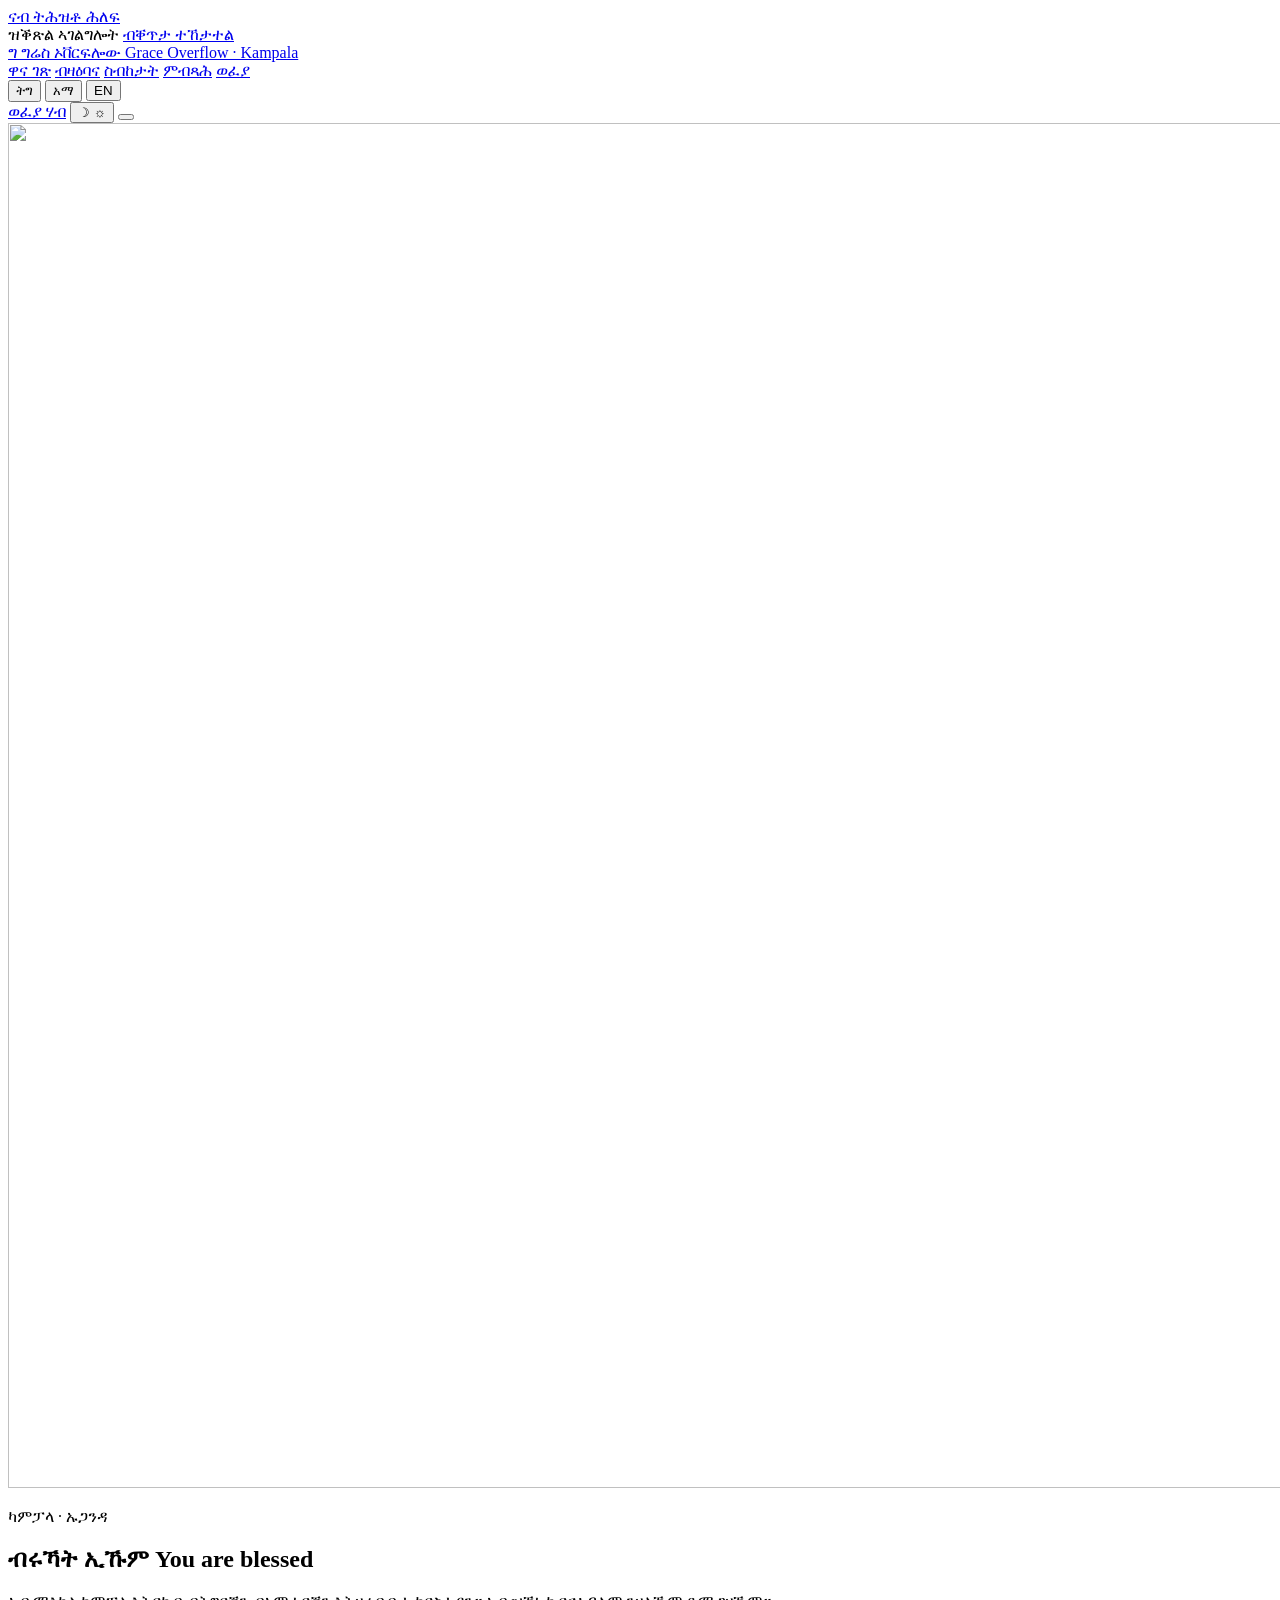
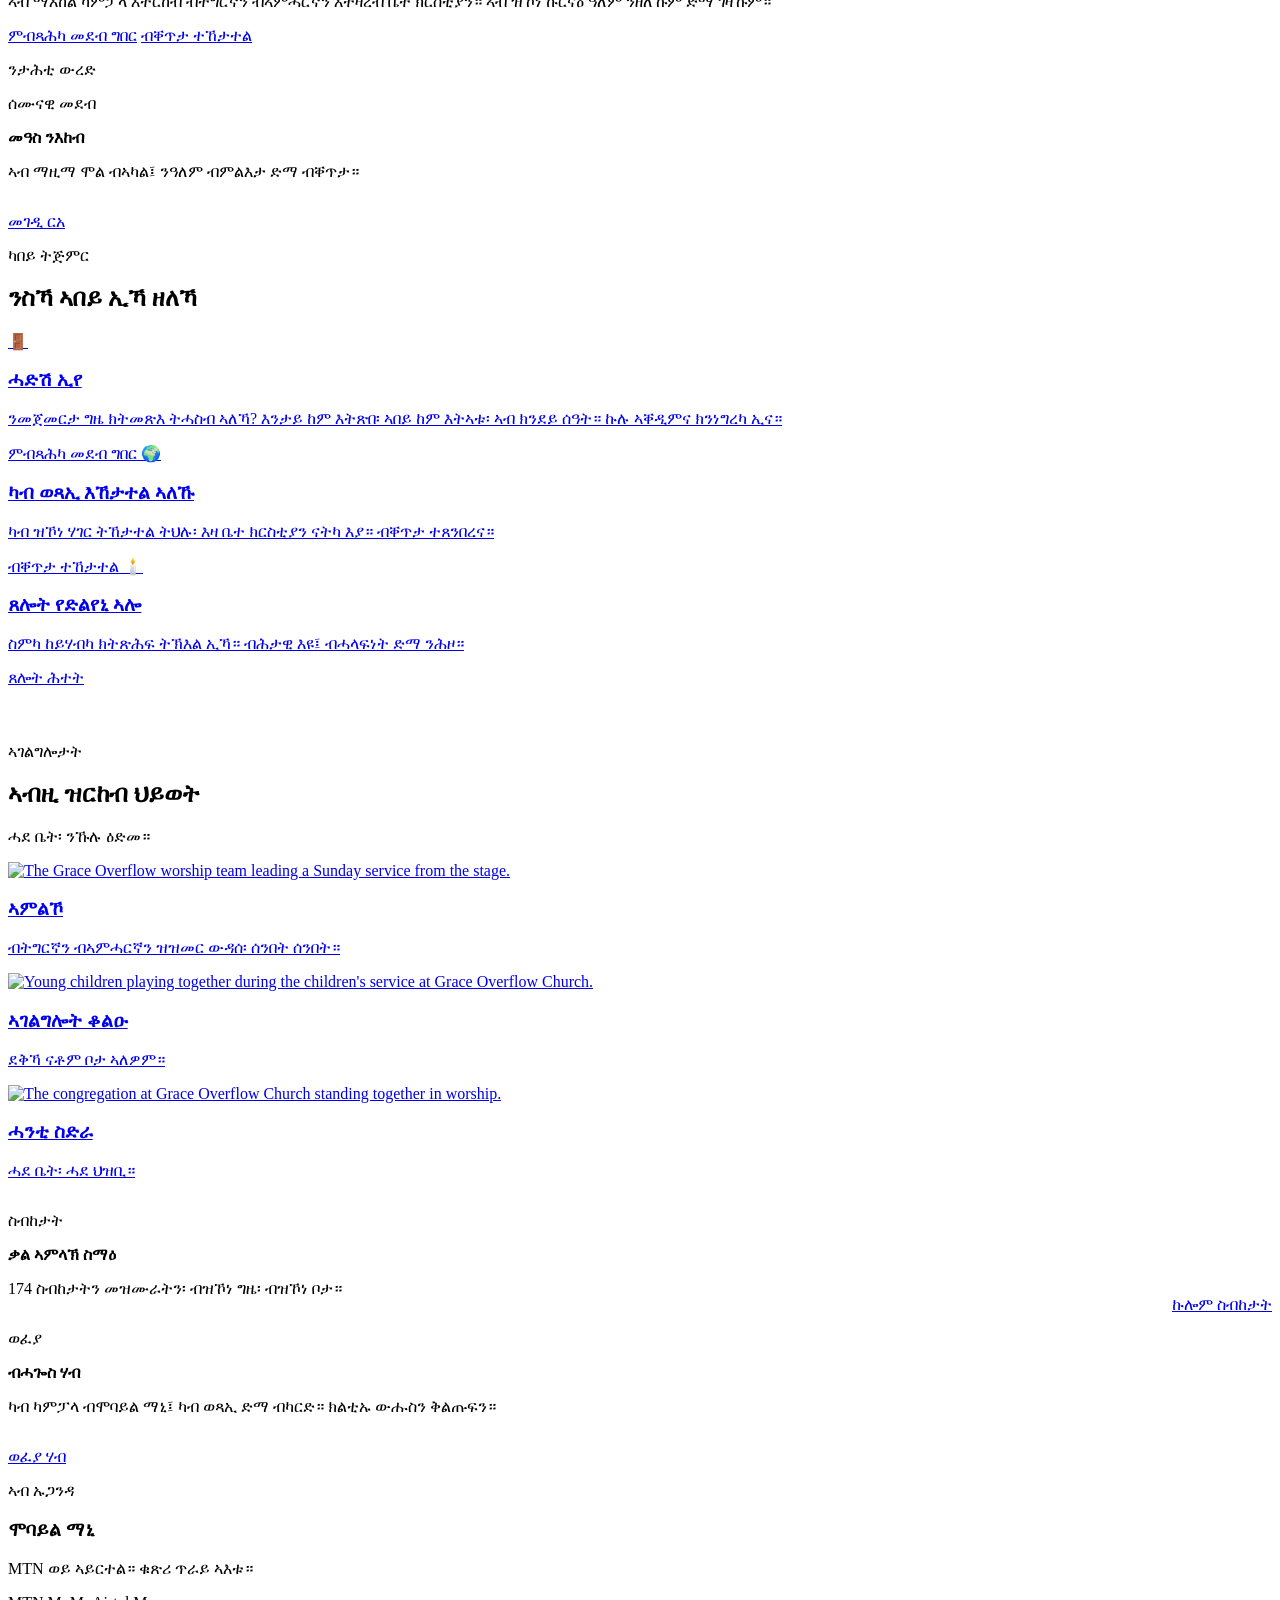
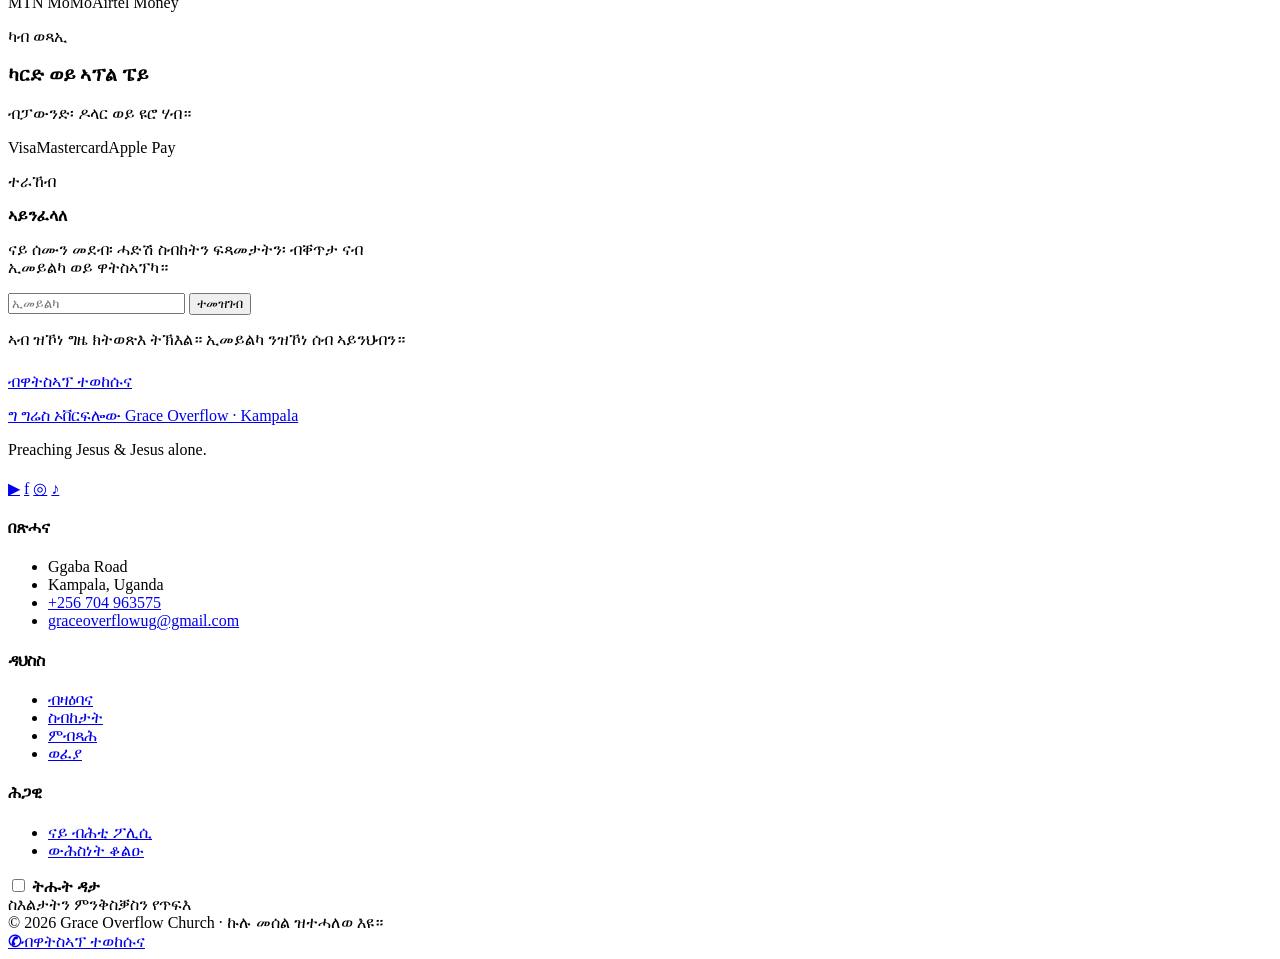
==== index.html @ 8b18df7e "Add files via upload" ====
<!DOCTYPE html>
<html lang="ti">
<head>
<meta charset="utf-8">
<meta name="viewport" content="width=device-width, initial-scale=1">
<meta name="robots" content="noindex, nofollow">
<title>ግሬስ ኦቨርፍሎው ቤተ ክርስቲያን · Grace Overflow Church · Kampala, Uganda</title>
<meta name="description" content="A Tigrinya and Amharic speaking church in the heart of Kampala, Uganda. Sunday and Wednesday gatherings on Ggaba Road, and live online for our people around the world. ብሩኻት ኢኹም።">
<meta name="theme-color" content="#ffffff" media="(prefers-color-scheme: light)">
<meta name="theme-color" content="#061021" media="(prefers-color-scheme: dark)">

<!-- Open Graph — so a link shared in WhatsApp looks like a church, not a raw URL.
     WhatsApp is the primary sharing channel in Uganda; this matters more than it looks. -->
<meta property="og:type" content="website">
<meta property="og:site_name" content="Grace Overflow Church">
<meta property="og:title" content="ግሬስ ኦቨርፍሎው ቤተ ክርስቲያን · Grace Overflow Church, Kampala">
<meta property="og:description" content="Sundays 10:00 and Wednesdays 17:30 in Kampala. Live online wherever you are.">
<meta property="og:locale" content="ti_ER">
<meta property="og:locale:alternate" content="am_ET">
<meta property="og:locale:alternate" content="en_GB">
<meta name="twitter:card" content="summary_large_image">
<meta property="og:image" content="https://dawitabrahamfekeru-beep.github.io/grace-overflow/assets/img/sanctuary-wide.jpg">
<meta property="og:image:alt" content="A full Sunday service at Grace Overflow Church, Kampala.">

<link rel="alternate" hreflang="ti" href="./?lang=ti">
<link rel="alternate" hreflang="am" href="./?lang=am">
<link rel="alternate" hreflang="en" href="./?lang=en">
<link rel="alternate" hreflang="x-default" href="./">

<link rel="preconnect" href="https://fonts.googleapis.com">
<link rel="preconnect" href="https://fonts.gstatic.com" crossorigin>
<link href="https://fonts.googleapis.com/css2?family=Fraunces:ital,opsz,wght@0,9..144,300..700;1,9..144,300..600&family=Inter:wght@400;500;600;700&family=Noto+Sans+Ethiopic:wght@400;500;600;700&family=Noto+Serif+Ethiopic:wght@400;600;700&display=swap" rel="stylesheet">
<link rel="canonical" href="https://dawitabrahamfekeru-beep.github.io/grace-overflow/">
<meta property="og:url" content="https://dawitabrahamfekeru-beep.github.io/grace-overflow/">
<link rel="stylesheet" href="assets/css/style.css">
<script>try{var t=localStorage.getItem("go.theme");if(t)document.documentElement.setAttribute("data-theme",t);}catch(e){}</script>
<link rel="icon" href="data:image/svg+xml,<svg xmlns='http://www.w3.org/2000/svg' viewBox='0 0 100 100'><circle cx='50' cy='50' r='50' fill='%230f2e5c'/><text y='72' x='50' text-anchor='middle' font-size='62' font-family='serif' fill='%23ffffff'>ግ</text></svg>">

<!-- Structured data: currently they have no Google Business Profile, no map pin,
     no rating. This is the machine-readable half of fixing that. -->
<script type="application/ld+json">
{
  "@context": "https://schema.org",
  "@type": "Church",
  "name": "Grace Overflow Church",
  "alternateName": "ግሬስ ኦቨርፍሎው ቤተ ክርስቲያን",
  "description": "A Tigrinya and Amharic speaking church in Kampala, Uganda, serving the Eritrean and Ethiopian community locally and the diaspora online.",
  "address": {
    "@type": "PostalAddress",
    "streetAddress": "Ggaba Road",
    "addressLocality": "Kampala",
    "addressCountry": "UG"
  },
  "email": "graceoverflowug@gmail.com",
  "telephone": "+256704963575",
  "knowsLanguage": ["ti", "am", "en"],
  "sameAs": [
    "https://www.youtube.com/@GraceOverflowChurch",
    "https://www.facebook.com/p/Grace-Overflow-Church-61551832492168/",
    "https://www.instagram.com/grace_overflow_church/",
    "https://www.tiktok.com/@grace.overflow.ch"
  ],
  "event": [
    { "@type": "Event", "name": "Sunday Service", "eventSchedule": {
        "@type": "Schedule", "byDay": "https://schema.org/Sunday",
        "startTime": "10:00", "endTime": "12:30", "scheduleTimezone": "Africa/Kampala" } },
    { "@type": "Event", "name": "Wednesday Prayer & Word", "eventSchedule": {
        "@type": "Schedule", "byDay": "https://schema.org/Wednesday",
        "startTime": "17:30", "endTime": "19:30", "scheduleTimezone": "Africa/Kampala" } }
  ]
}
</script>
</head>

<body>
<a class="skip" href="#main" data-i18n="nav.skip">ናብ ትሕዝቶ ሕለፍ</a>

<!-- ═══ LIVE STATUS ═══ -->
<div class="statusbar" id="statusbar">
  <div class="statusbar__in">
    <span class="dot" aria-hidden="true"></span>
    <span id="statusLabel">ዝቕጽል ኣገልግሎት</span>
    <a href="watch.html" id="statusLink">ብቐጥታ ተኸታተል</a>
  </div>
</div>

<!-- ═══ HEADER ═══ -->
<header class="header">
  <div class="wrap header__in">
    <a class="mark" href="index.html" aria-label="Grace Overflow Church">
      <span class="mark__glyph" aria-hidden="true">ግ</span>
      <span class="mark__text">
        <span class="mark__ti">ግሬስ ኦቨርፍሎው</span>
        <span class="mark__en">Grace Overflow · Kampala</span>
      </span>
    </a>

    <nav class="nav" id="nav" aria-label="Main">
      <a href="index.html" aria-current="page" data-i18n="nav.home">ዋና ገጽ</a>
      <a href="about.html" data-i18n="nav.about">ብዛዕባና</a>
      <a href="watch.html" data-i18n="nav.watch">ስብከታት</a>
      <a href="visit.html" data-i18n="nav.visit">ምብጻሕ</a>
      <a href="give.html" data-i18n="nav.give">ወፈያ</a>
    </nav>

    <div class="header__actions">
      <div class="lang" role="group" aria-label="Language">
        <button type="button" data-lang="ti" aria-pressed="true">ትግ</button>
        <button type="button" data-lang="am" aria-pressed="false">አማ</button>
        <button type="button" data-lang="en" aria-pressed="false">EN</button>
      </div>
      <a class="btn btn-primary btn-sm" href="give.html" data-i18n="cta.give">ወፈያ ሃብ</a>
      <button class="theme" id="theme" type="button" aria-label="Switch light or dark theme" title="Switch light or dark theme">
        <span class="to-dark" aria-hidden="true">&#9789;</span>
        <span class="to-light" aria-hidden="true">&#9788;</span>
      </button>
      <button class="burger" id="burger" aria-expanded="false" aria-controls="nav" data-i18n-aria="nav.menu" aria-label="Menu">
        <span></span><span></span><span></span>
      </button>
    </div>
  </div>
</header>

<main id="main">

<!-- ═══ HERO ═══ -->
<section class="hero hero--full">
  <!-- The photograph is the argument: a real building, full of real people. -->
  <div class="hero__media" aria-hidden="true">
    <img src="assets/img/sanctuary-wide.jpg" width="2048" height="1365" fetchpriority="high" decoding="async"
         alt="">
  </div>
  <div class="hero__scrim" aria-hidden="true"></div>

  <div class="wrap hero__in">
    <div>
        <p class="eyebrow hero__eyebrow" data-i18n="hero.eyebrow">ካምፓላ · ኡጋንዳ</p>

        <h1 class="hero__title">
          <span data-i18n="hero.title">ብሩኻት ኢኹም</span>
          <span class="en" data-i18n="hero.titleEn">You are blessed</span>
        </h1>

        <p class="hero__sub" data-i18n="hero.sub">
          ኣብ ማእከል ካምፓላ እትርከብ ብትግርኛን ብኣምሓርኛን እትዛረብ ቤተ ክርስቲያን። ኣብ ዝኾነ ኩርናዕ ዓለም ንዘለኹም ድማ ገዛኹም።
        </p>

        <div class="hero__cta">
          <a class="btn btn-primary" href="visit.html" data-i18n="cta.plan">ምብጻሕካ መደብ ግበር</a>
          <a class="btn btn-ghost" href="watch.html" data-i18n="cta.watchlive">ብቐጥታ ተኸታተል</a>
        </div>

        <p class="hero__hint"><i aria-hidden="true"></i><span data-i18n="hero.hint">ንታሕቲ ውረድ</span></p>
    </div>
  </div>
</section>

<!-- ═══ WHEN WE GATHER ═══ -->
<section class="section" id="times">
  <div class="wrap">
    <div class="grid" style="grid-template-columns:repeat(auto-fit,minmax(min(100%,320px),1fr));gap:clamp(2rem,5vw,4rem);align-items:start">

      <div class="reveal">
        <p class="eyebrow" data-i18n="svc.eyebrow">ሰሙናዊ መደብ</p>
        <h2 class="display" style="font-size:var(--t-h2);margin-top:1rem" data-i18n="svc.title">መዓስ ንእከብ</h2>
        <p class="lead" style="margin-top:1rem" data-i18n="svc.sub">ኣብ ማዚማ ሞል ብኣካል፤ ንዓለም ብምልእታ ድማ ብቐጥታ።</p>

        <div class="countdown" id="countdown" style="margin-top:2rem" aria-live="polite"></div>

        <p class="small muted" id="tzNote" style="margin-top:1.25rem" data-i18n="svc.tzNote" hidden>
          ሰዓታት ብኣውቶማቲክ ናብ ናይ መሳርሒኻ ሰዓት ተቐይሮም ኣለዉ።
        </p>

        <p style="margin-top:1.5rem">
          <a class="btn btn-ghost btn-sm" href="visit.html" data-i18n="cta.directions">መገዲ ርአ</a>
        </p>
      </div>

      <div class="times reveal" id="services">
        <!-- rendered by app.js from SITE.services -->
      </div>

    </div>
  </div>
</section>

<!-- ═══ WHERE ARE YOU TODAY ═══ -->
<section class="section" style="background:var(--bg-alt);border-block:1px solid var(--line)">
  <div class="wrap">
    <div class="shead shead-center reveal">
      <p class="eyebrow" data-i18n="path.eyebrow">ካበይ ትጅምር</p>
      <h2 class="display" data-i18n="path.title">ንስኻ ኣበይ ኢኻ ዘለኻ</h2>
    </div>

    <div class="grid g-3">
      <a class="path reveal" href="visit.html">
        <span class="path__ico" aria-hidden="true">🚪</span>
        <h3 data-i18n="path.new.t">ሓድሽ ኢየ</h3>
        <p data-i18n="path.new.d">ንመጀመርታ ግዜ ክትመጽእ ትሓስብ ኣለኻ? እንታይ ከም እትጽበ፡ ኣበይ ከም እትኣቱ፡ ኣብ ክንደይ ሰዓት። ኩሉ ኣቐዲምና ክንነግረካ ኢና።</p>
        <span class="path__link" data-i18n="cta.plan">ምብጻሕካ መደብ ግበር</span>
      </a>

      <a class="path reveal" href="watch.html">
        <span class="path__ico" aria-hidden="true">🌍</span>
        <h3 data-i18n="path.abroad.t">ካብ ወጻኢ እኸታተል ኣለኹ</h3>
        <p data-i18n="path.abroad.d">ካብ ዝኾነ ሃገር ትኸታተል ትህሉ፡ እዛ ቤተ ክርስቲያን ናትካ እያ። ብቐጥታ ተጸንበረና።</p>
        <span class="path__link" data-i18n="cta.watchlive">ብቐጥታ ተኸታተል</span>
      </a>

      <a class="path reveal" href="visit.html#prayer">
        <span class="path__ico" aria-hidden="true">🕯️</span>
        <h3 data-i18n="path.prayer.t">ጸሎት የድልየኒ ኣሎ</h3>
        <p data-i18n="path.prayer.d">ስምካ ከይሃብካ ክትጽሕፍ ትኽእል ኢኻ። ብሕታዊ እዩ፤ ብሓላፍነት ድማ ንሕዞ።</p>
        <span class="path__link" data-i18n="pray.title">ጸሎት ሕተት</span>
      </a>
    </div>

    <!-- One clock, not six. This church has one building; a row of city clocks
         reads as a row of branches. It still helps a viewer abroad. -->
    <div id="hubs" style="margin-top:clamp(2rem,5vw,3.5rem);text-align:center"></div>
  </div>
</section>

<!-- ═══ LIFE AT GRACE OVERFLOW ═══ -->
<section class="section">
  <div class="wrap">
    <div class="shead shead-center reveal">
      <p class="eyebrow" data-i18n="min.eyebrow">ኣገልግሎታት</p>
      <h2 class="display" data-i18n="min.title">ኣብዚ ዝርከብ ህይወት</h2>
      <p class="lead" data-i18n="min.sub">ሓደ ቤት፡ ንኹሉ ዕድመ።</p>
    </div>

    <div class="grid g-3">
      <a class="ministry reveal" href="watch.html">
        <img src="assets/img/worship-team.jpg" width="2048" height="1365" loading="lazy" decoding="async"
             alt="The Grace Overflow worship team leading a Sunday service from the stage.">
        <span class="ministry__body">
          <h3 data-i18n="min.worship.t">ኣምልኾ</h3>
          <p data-i18n="min.worship.d">ብትግርኛን ብኣምሓርኛን ዝዝመር ውዳሰ፡ ሰንበት ሰንበት።</p>
        </span>
      </a>

      <a class="ministry reveal" href="visit.html#children">
        <img src="assets/img/children-play.jpg" width="2048" height="1365" loading="lazy" decoding="async"
             alt="Young children playing together during the children's service at Grace Overflow Church.">
        <span class="ministry__body">
          <h3 data-i18n="min.kids.t">ኣገልግሎት ቆልዑ</h3>
          <p data-i18n="min.kids.d">ደቅኻ ናቶም ቦታ ኣለዎም።</p>
        </span>
      </a>

      <a class="ministry reveal" href="visit.html">
        <img src="assets/img/congregation-worship.jpg" width="2048" height="1365" loading="lazy" decoding="async"
             alt="The congregation at Grace Overflow Church standing together in worship.">
        <span class="ministry__body">
          <h3 data-i18n="min.family.t">ሓንቲ ስድራ</h3>
          <p data-i18n="min.family.d">ሓደ ቤት፡ ሓደ ህዝቢ።</p>
        </span>
      </a>
    </div>
  </div>
</section>

<!-- ═══ LATEST MESSAGES ═══ -->
<section class="section">
  <div class="wrap">
    <div class="shead reveal" style="display:flex;flex-wrap:wrap;gap:1.5rem;align-items:end;justify-content:space-between">
      <div>
        <p class="eyebrow" data-i18n="watch.eyebrow">ስብከታት</p>
        <h2 class="display" style="font-size:var(--t-h2);margin-top:1rem" data-i18n="watch.title">ቃል ኣምላኽ ስማዕ</h2>
        <p class="lead" style="margin-top:1rem;max-width:46ch" data-i18n="watch.sub">174 ስብከታትን መዝሙራትን፡ ብዝኾነ ግዜ፡ ብዝኾነ ቦታ።</p>
      </div>
      <a class="btn btn-ghost btn-sm" href="watch.html" data-i18n="cta.watchall">ኩሎም ስብከታት</a>
    </div>

    <div class="grid g-4 reveal" id="sermons" data-limit="4"></div>
  </div>
</section>

<!-- ═══ GIVING ═══ -->
<section class="section" style="background:var(--bg-alt);border-block:1px solid var(--line)">
  <div class="wrap">
    <div class="grid" style="grid-template-columns:repeat(auto-fit,minmax(min(100%,300px),1fr));gap:clamp(2rem,5vw,4rem);align-items:center">
      <div class="reveal">
        <p class="eyebrow" data-i18n="give.eyebrow">ወፈያ</p>
        <h2 class="display" style="font-size:var(--t-h2);margin-top:1rem" data-i18n="give.title">ብሓጐስ ሃብ</h2>
        <p class="lead" style="margin-top:1rem" data-i18n="give.sub">ካብ ካምፓላ ብሞባይል ማኒ፤ ካብ ወጻኢ ድማ ብካርድ። ክልቲኡ ውሑስን ቅልጡፍን።</p>
        <p style="margin-top:2rem"><a class="btn btn-primary" href="give.html" data-i18n="cta.give">ወፈያ ሃብ</a></p>
      </div>

      <div class="rails reveal">
        <div class="rail" aria-hidden="true">
          <p class="rail__tag" data-i18n="give.momo.t">ኣብ ኡጋንዳ</p>
          <h3 data-i18n="give.momo.h">ሞባይል ማኒ</h3>
          <p data-i18n="give.momo.d">MTN ወይ ኣይርተል። ቁጽሪ ጥራይ ኣእቱ።</p>
          <div class="rail__logos"><span class="logo-pill">MTN MoMo</span><span class="logo-pill">Airtel Money</span></div>
        </div>
        <div class="rail" aria-hidden="true">
          <p class="rail__tag" data-i18n="give.card.t">ካብ ወጻኢ</p>
          <h3 data-i18n="give.card.h">ካርድ ወይ ኣፕል ፔይ</h3>
          <p data-i18n="give.card.d">ብፓውንድ፡ ዶላር ወይ ዩሮ ሃብ።</p>
          <div class="rail__logos"><span class="logo-pill">Visa</span><span class="logo-pill">Mastercard</span><span class="logo-pill">Apple Pay</span></div>
        </div>
      </div>
    </div>
  </div>
</section>

<!-- ═══ STAY CONNECTED ═══
     The single most valuable thing on this site. The church has 6,500 Facebook
     followers and cannot contact one of them directly. This fixes that. -->
<section class="section">
  <div class="wrap">
    <div class="connect reveal">
      <div style="max-width:52ch">
        <p class="eyebrow" data-i18n="conn.eyebrow">ተራኸብ</p>
        <h2 class="display" style="font-size:var(--t-h2);margin-top:1rem" data-i18n="conn.title">ኣይንፈላለ</h2>
        <p class="lead" style="margin-top:1rem" data-i18n="conn.sub">ናይ ሰሙን መደብ፡ ሓድሽ ስብከትን ፍጻመታትን፡ ብቐጥታ ናብ ኢመይልካ ወይ ዋትስኣፕካ።</p>

        <form class="connect__form" data-demo="✓ Demo only. Nothing was sent." novalidate>
          <input class="input" type="email" required data-i18n-ph="conn.ph" placeholder="ኢመይልካ" aria-label="Email">
          <button class="btn btn-primary" type="submit" data-i18n="conn.btn">ተመዝገብ</button>
          <p class="small" style="color:var(--success);width:100%" hidden></p>
        </form>

        <p class="small muted" style="margin-top:1rem" data-i18n="conn.note">ኣብ ዝኾነ ግዜ ክትወጽእ ትኽእል። ኢመይልካ ንዝኾነ ሰብ ኣይንህብን።</p>

        <p style="margin-top:1.5rem">
          <a class="btn btn-solid btn-sm" data-wa target="_blank" rel="noopener" href="#" data-i18n="cta.whatsapp">ብዋትስኣፕ ተወከሱና</a>
        </p>
      </div>
    </div>
  </div>
</section>

</main>

<!-- ═══ FOOTER ═══ -->
<footer class="footer">
  <div class="wrap">
    <div class="footer__grid">

      <div>
        <a class="mark" href="index.html" style="margin-bottom:1.25rem">
          <span class="mark__glyph" aria-hidden="true">ግ</span>
          <span class="mark__text">
            <span class="mark__ti">ግሬስ ኦቨርፍሎው</span>
            <span class="mark__en">Grace Overflow · Kampala</span>
          </span>
        </a>
        <p class="small muted" style="max-width:30ch">Preaching Jesus &amp; Jesus alone.</p>
        <div class="socials" style="margin-top:1.25rem">
          <a data-fact="youtube" data-fact-href href="#" target="_blank" rel="noopener" aria-label="YouTube">▶</a>
          <a data-fact="facebook" data-fact-href href="#" target="_blank" rel="noopener" aria-label="Facebook">f</a>
          <a data-fact="instagram" data-fact-href href="#" target="_blank" rel="noopener" aria-label="Instagram">◎</a>
          <a data-fact="tiktok" data-fact-href href="#" target="_blank" rel="noopener" aria-label="TikTok">♪</a>
        </div>
      </div>

      <div>
        <h4 data-i18n="foot.visit">በጽሓና</h4>
        <ul>
          <li class="small muted" data-fact="venue">Ggaba Road</li>
          <li class="small muted" data-fact="city">Kampala, Uganda</li>
          <li><a href="tel:+256704963575" data-fact="phone">+256 704 963575</a></li>
          <li><a href="mailto:graceoverflowug@gmail.com" data-fact="email">graceoverflowug@gmail.com</a></li>
        </ul>
      </div>

      <div>
        <h4 data-i18n="foot.explore">ዳህስስ</h4>
        <ul>
          <li><a href="about.html" data-i18n="nav.about">ብዛዕባና</a></li>
          <li><a href="watch.html" data-i18n="nav.watch">ስብከታት</a></li>
          <li><a href="visit.html" data-i18n="nav.visit">ምብጻሕ</a></li>
          <li><a href="give.html" data-i18n="nav.give">ወፈያ</a></li>
        </ul>
      </div>

      <div>
        <h4 data-i18n="foot.legal">ሕጋዊ</h4>
        <ul>
          <li><a href="#" data-i18n="foot.privacy">ናይ ብሕቲ ፖሊሲ</a></li>
          <li><a href="#" data-i18n="foot.safe">ውሕስነት ቆልዑ</a></li>
        </ul>
        <label class="check" style="margin-top:1.25rem">
          <input type="checkbox" id="lowdata">
          <span>
            <b data-i18n="foot.lowdata">ትሑት ዳታ</b><br>
            <span class="small muted" data-i18n="foot.lowdataD">ስእልታትን ምንቅስቓስን የጥፍእ</span>
          </span>
        </label>
      </div>

    </div>

    <div class="footer__bottom">
      <span>© <span id="year">2026</span> Grace Overflow Church · <span data-i18n="foot.rights">ኩሉ መሰል ዝተሓለወ እዩ።</span></span>    </div>
  </div>
</footer>

<a class="wa" data-wa href="#" target="_blank" rel="noopener">
  <b aria-hidden="true">✆</b><span data-i18n="cta.whatsapp">ብዋትስኣፕ ተወከሱና</span>
</a>

<script src="assets/js/i18n.js"></script>
<script src="assets/js/app.js"></script>
</body>
</html>
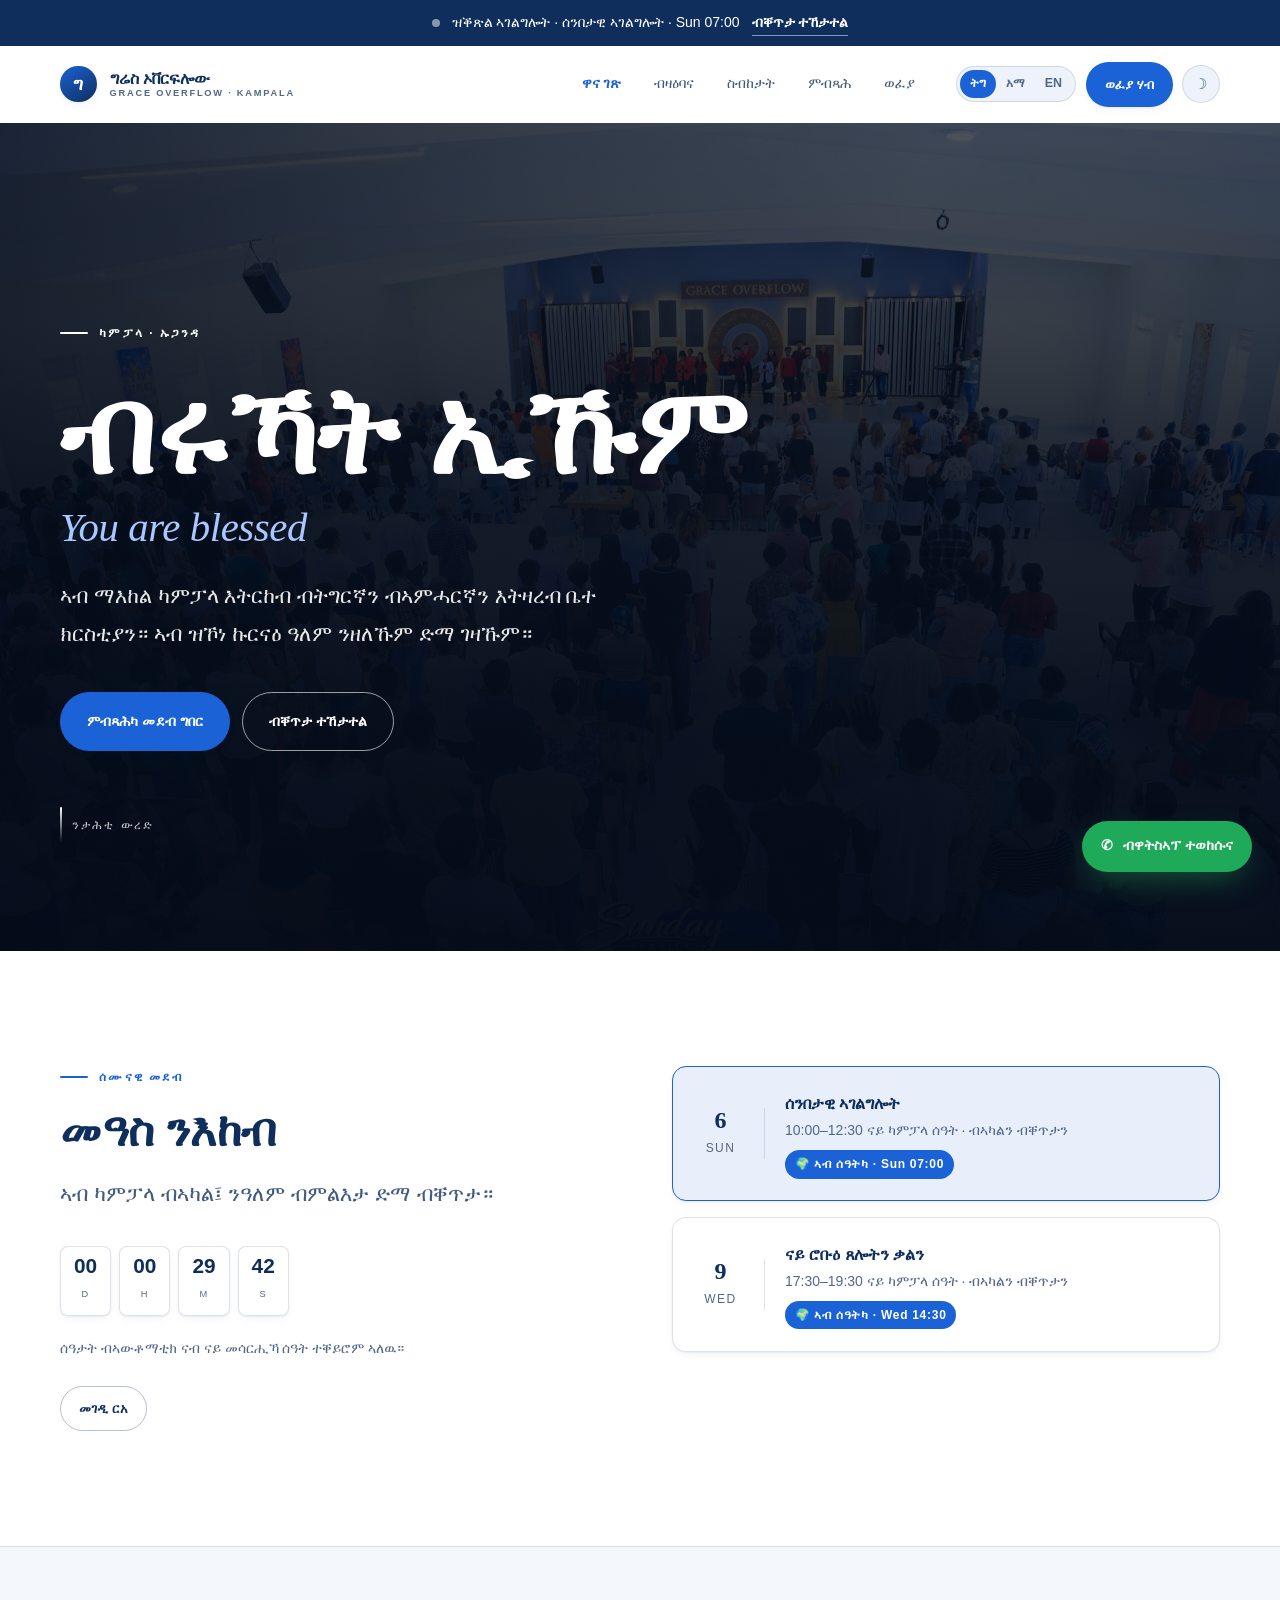
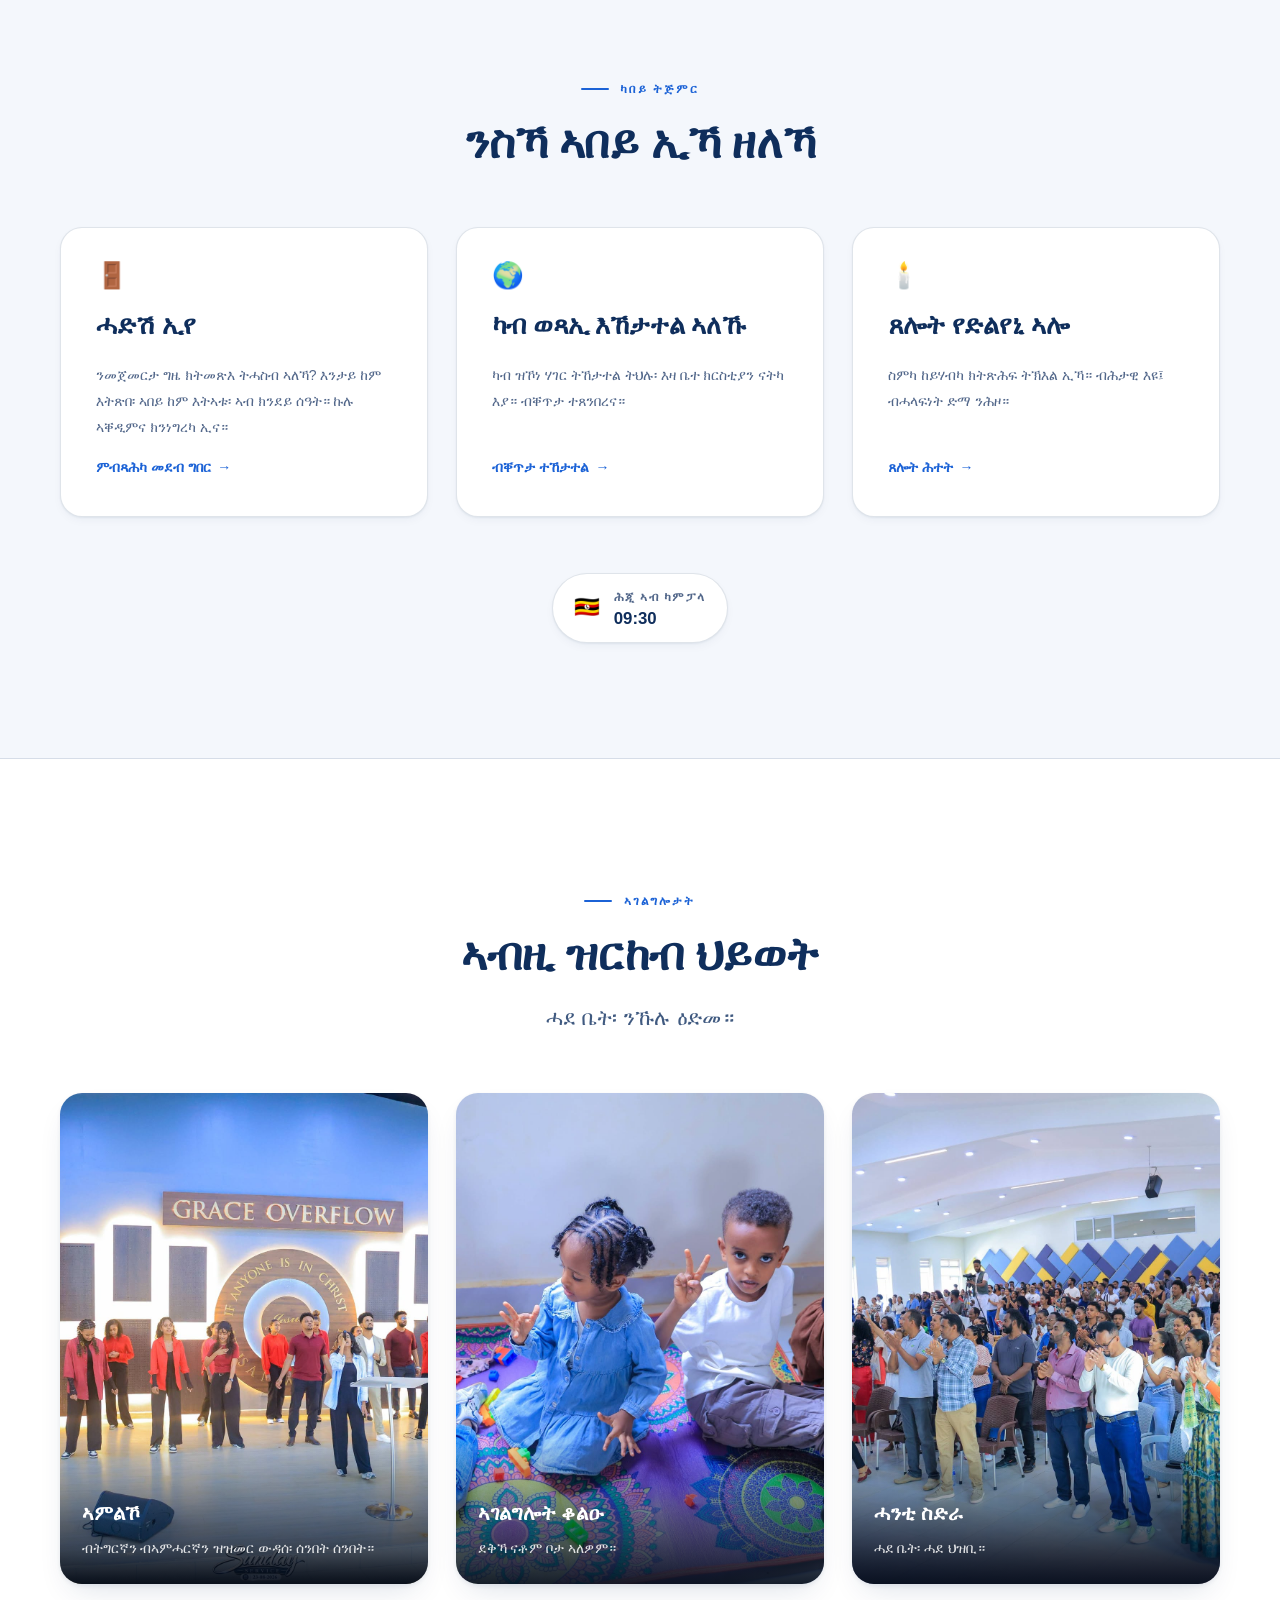
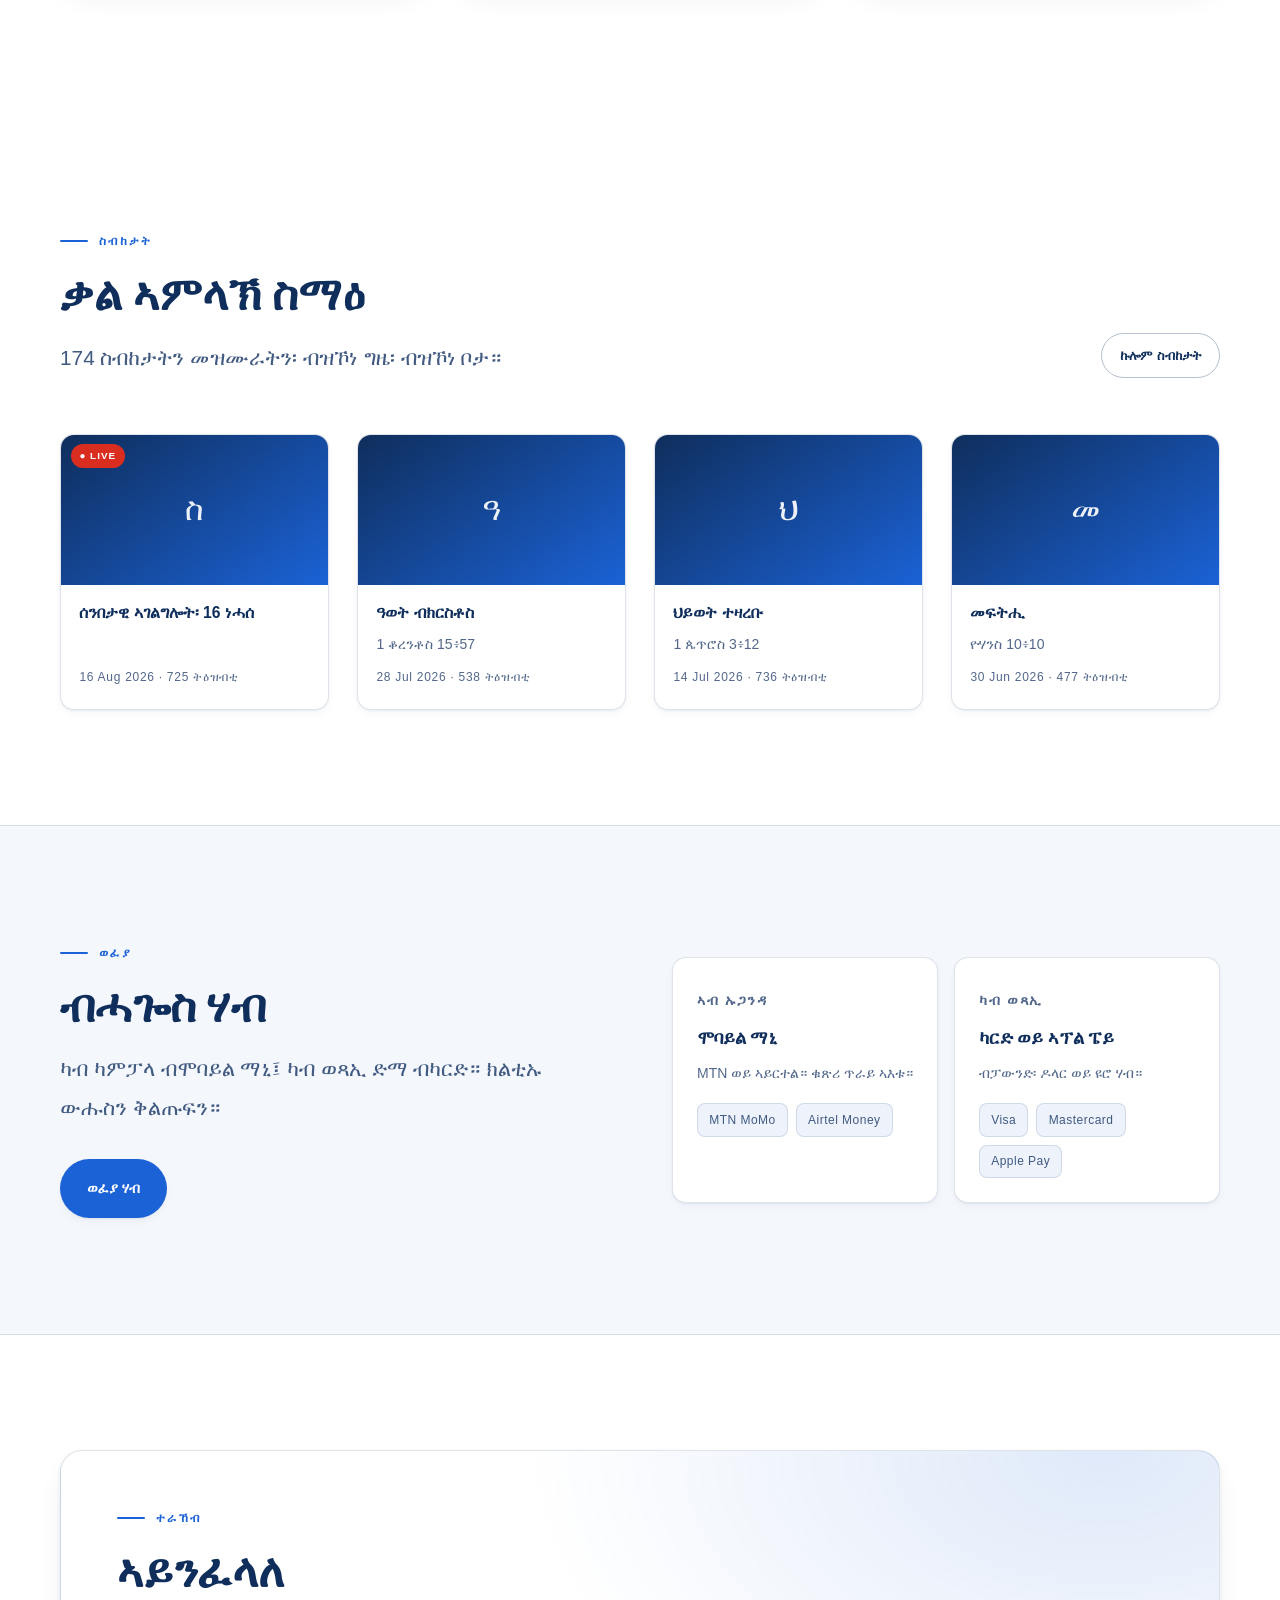
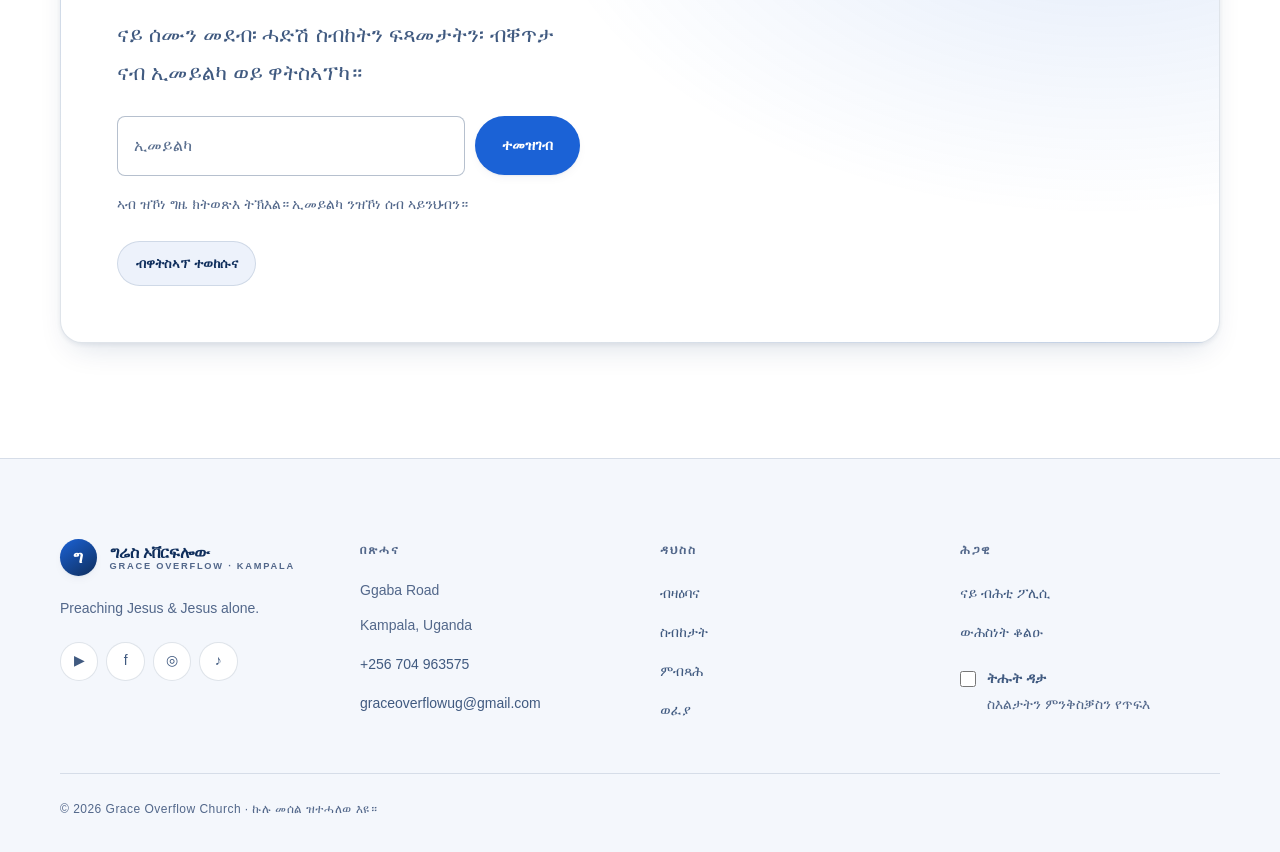
==== commit 0d2ae75e: "Add files via upload" ====
--- a/index.html
+++ b/index.html
@@ -77,10 +77,12 @@
 
 <!-- ═══ LIVE STATUS ═══ -->
 <div class="statusbar" id="statusbar">
-  <div class="statusbar__in">
-    <span class="dot" aria-hidden="true"></span>
-    <span id="statusLabel">ዝቕጽል ኣገልግሎት</span>
-    <a href="watch.html" id="statusLink">ብቐጥታ ተኸታተል</a>
+  <div class="statusbar__track" id="statusTrack">
+    <div class="statusbar__in">
+      <span class="dot" aria-hidden="true"></span>
+      <span id="statusLabel">ዝቕጽል ኣገልግሎት</span>
+      <a href="watch.html" id="statusLink">ብቐጥታ ተኸታተል</a>
+    </div>
   </div>
 </div>
 
--- a/assets/css/style.css
+++ b/assets/css/style.css
@@ -0,0 +1,1301 @@
+/* ==========================================================================
+   GRACE OVERFLOW CHURCH — Design System "Overflow"
+   Kampala, Uganda · Tigrinya / Amharic / English
+   --------------------------------------------------------------------------
+   White ground, navy ink, one clear blue. Light is the default; the dark
+   treatment is a real theme, not an afterthought — people watch the Sunday
+   livestream late at night and a white screen at 23:00 in Birmingham is
+   punishing.
+
+   Every token below is semantic (--bg, --ink, --accent), so switching theme
+   is a value swap and never a second stylesheet.
+   ========================================================================== */
+
+/* ---------- 1. TOKENS — LIGHT (default) ---------- */
+:root {
+  /* Ground */
+  --bg:        #ffffff;
+  --bg-alt:    #f4f7fc;
+  --surface:   #ffffff;
+  --surface-2: #f8fafe;
+  --surface-3: #edf2fb;
+
+  --line:        rgba(15, 46, 92, .13);
+  --line-strong: rgba(15, 46, 92, .30);
+
+  /* Ink — navy through to faint */
+  --ink:   #0f2e5c;
+  --ink-2: #24406b;
+  --ink-3: #405a80;
+  --ink-4: #52678a;
+  --ink-5: #5a6f8f;
+
+  /* Accent */
+  --accent:       #1b62d6;
+  --accent-hover: #1550b8;
+  --accent-press: #10408f;
+  --accent-soft:  #e8effa;
+  --on-accent:    #ffffff;
+
+  /* Signal */
+  --live:    #d92d20;
+  --live-ring: rgba(217, 45, 32, .55);
+  --success: #067647;
+  --success-bg: rgba(6, 118, 71, .08);
+  --success-line: rgba(6, 118, 71, .28);
+
+  /* Depth — on white, borders alone are not enough */
+  --shadow-1: 0 1px 2px rgba(15, 46, 92, .06), 0 4px 12px -4px rgba(15, 46, 92, .08);
+  --shadow-2: 0 2px 4px rgba(15, 46, 92, .07), 0 14px 32px -12px rgba(15, 46, 92, .16);
+  --shadow-3: 0 24px 48px -24px rgba(15, 46, 92, .28);
+
+  /* Type */
+  --f-latin-display: "Fraunces", "Iowan Old Style", Georgia, serif;
+  --f-latin-ui: "Inter", -apple-system, BlinkMacSystemFont, "Segoe UI", sans-serif;
+  --f-geez-display: "Noto Serif Ethiopic", "Nyala", serif;
+  --f-geez-ui: "Noto Sans Ethiopic", "Abyssinica SIL", "Nyala", sans-serif;
+
+  --f-display: var(--f-latin-display);
+  --f-ui: var(--f-latin-ui);
+
+  /* Scale — fluid, 320px → 1440px */
+  --t-hero:  clamp(2.9rem, 1.2rem + 8.6vw, 7.5rem);
+  --t-h1:    clamp(2.1rem, 1.2rem + 4.4vw, 4.2rem);
+  --t-h2:    clamp(1.6rem, 1.1rem + 2.5vw, 2.8rem);
+  --t-h3:    clamp(1.2rem, 1rem + 1vw, 1.6rem);
+  --t-lead:  clamp(1.05rem, .98rem + .5vw, 1.3rem);
+  --t-body:  1rem;
+  --t-small: .875rem;
+  --t-micro: .75rem;
+
+  /* Space */
+  --gutter: clamp(1.25rem, 4vw, 2.5rem);
+  --section: clamp(4.5rem, 9vw, 8.5rem);
+  --max: 1240px;
+  --max-prose: 62ch;
+
+  --r-sm: 8px;
+  --r-md: 14px;
+  --r-lg: 22px;
+  --r-pill: 999px;
+
+  --ease: cubic-bezier(.22, .61, .36, 1);
+  --dur: .45s;
+
+  color-scheme: light;
+}
+
+/* ---------- 2. TOKENS — DARK ----------
+   Applied when the visitor's device asks for it, unless they have explicitly
+   chosen light; and always when they have explicitly chosen dark. */
+@media (prefers-color-scheme: dark) {
+  :root:not([data-theme="light"]) {
+    --bg:        #061021;
+    --bg-alt:    #0a1930;
+    --surface:   #0d2039;
+    --surface-2: #122a47;
+    --surface-3: #173354;
+
+    --line:        rgba(255, 255, 255, .10);
+    --line-strong: rgba(255, 255, 255, .24);
+
+    --ink:   #eef4fd;
+    --ink-2: #cbd9ec;
+    --ink-3: #9fb3ce;
+    --ink-4: #7b90ae;
+    --ink-5: #788dab;
+
+    --accent:       #6ba6ff;
+    --accent-hover: #8cbbff;
+    --accent-press: #5090ee;
+    --accent-soft:  rgba(107, 166, 255, .13);
+    --on-accent:    #04162e;
+
+    --live:    #ff5a4d;
+    --live-ring: rgba(255, 90, 77, .55);
+    --success: #4ade80;
+    --success-bg: rgba(74, 222, 128, .09);
+    --success-line: rgba(74, 222, 128, .28);
+
+    --shadow-1: 0 1px 2px rgba(0, 0, 0, .4), 0 4px 12px -4px rgba(0, 0, 0, .5);
+    --shadow-2: 0 2px 4px rgba(0, 0, 0, .4), 0 14px 32px -12px rgba(0, 0, 0, .6);
+    --shadow-3: 0 24px 48px -24px rgba(0, 0, 0, .8);
+
+    color-scheme: dark;
+  }
+}
+
+:root[data-theme="dark"] {
+  --bg:        #061021;
+  --bg-alt:    #0a1930;
+  --surface:   #0d2039;
+  --surface-2: #122a47;
+  --surface-3: #173354;
+
+  --line:        rgba(255, 255, 255, .10);
+  --line-strong: rgba(255, 255, 255, .24);
+
+  --ink:   #eef4fd;
+  --ink-2: #cbd9ec;
+  --ink-3: #9fb3ce;
+  --ink-4: #7b90ae;
+  --ink-5: #788dab;
+
+  --accent:       #6ba6ff;
+  --accent-hover: #8cbbff;
+  --accent-press: #5090ee;
+  --accent-soft:  rgba(107, 166, 255, .13);
+  --on-accent:    #04162e;
+
+  --live:    #ff5a4d;
+  --live-ring: rgba(255, 90, 77, .55);
+  --success: #4ade80;
+  --success-bg: rgba(74, 222, 128, .09);
+  --success-line: rgba(74, 222, 128, .28);
+
+  --shadow-1: 0 1px 2px rgba(0, 0, 0, .4), 0 4px 12px -4px rgba(0, 0, 0, .5);
+  --shadow-2: 0 2px 4px rgba(0, 0, 0, .4), 0 14px 32px -12px rgba(0, 0, 0, .6);
+  --shadow-3: 0 24px 48px -24px rgba(0, 0, 0, .8);
+
+  color-scheme: dark;
+}
+
+/* ---------- 3. RESET ---------- */
+*, *::before, *::after { box-sizing: border-box; }
+* { margin: 0; }
+
+html {
+  -webkit-text-size-adjust: 100%;
+  scroll-behavior: smooth;
+  scroll-padding-top: 6rem;
+}
+
+body {
+  background: var(--bg);
+  color: var(--ink-2);
+  font-family: var(--f-ui);
+  font-size: var(--t-body);
+  line-height: 1.65;
+  -webkit-font-smoothing: antialiased;
+  text-rendering: optimizeLegibility;
+  overflow-x: hidden;
+}
+
+img, svg, video { display: block; max-width: 100%; height: auto; }
+button, input, select, textarea { font: inherit; color: inherit; }
+button { background: none; border: 0; cursor: pointer; }
+a { color: inherit; text-decoration: none; }
+ul, ol { list-style: none; padding: 0; }
+
+/* ---------- 4. SCRIPT-AWARE TYPOGRAPHY ----------
+   Ge'ez needs materially more leading than Latin at the same optical size,
+   and its glyphs sit on a taller x-height. Most multilingual church sites
+   get this wrong and Tigrinya ends up looking cramped and cheap. */
+:root:lang(ti), :root:lang(am) {
+  --f-display: var(--f-geez-display);
+  --f-ui: var(--f-geez-ui);
+}
+html:lang(ti) body, html:lang(am) body { line-height: 1.85; }
+html:lang(ti) .display, html:lang(am) .display { line-height: 1.22; letter-spacing: 0; }
+
+/* Mixed-script safety: any element can force a script */
+.geez { font-family: var(--f-geez-ui); line-height: 1.85; }
+.geez-display { font-family: var(--f-geez-display); line-height: 1.2; }
+.latin { font-family: var(--f-latin-ui); }
+
+.display {
+  font-family: var(--f-display);
+  font-weight: 600;
+  line-height: 1.02;
+  letter-spacing: -.025em;
+  color: var(--ink);
+  text-wrap: balance;
+}
+html:lang(ti) .display, html:lang(am) .display { font-weight: 700; }
+
+/* ---------- 5. LAYOUT ---------- */
+.wrap { width: 100%; max-width: var(--max); margin-inline: auto; padding-inline: var(--gutter); }
+.wrap-narrow { max-width: 840px; }
+.section { padding-block: var(--section); }
+.prose { max-width: var(--max-prose); }
+.stack > * + * { margin-top: 1rem; }
+.center { text-align: center; margin-inline: auto; }
+
+.grid { display: grid; gap: clamp(1rem, 2.5vw, 1.75rem); }
+.g-2 { grid-template-columns: repeat(auto-fit, minmax(min(100%, 280px), 1fr)); }
+.g-3 { grid-template-columns: repeat(auto-fit, minmax(min(100%, 260px), 1fr)); }
+.g-4 { grid-template-columns: repeat(auto-fit, minmax(min(100%, 210px), 1fr)); }
+
+.band { background: var(--bg-alt); border-block: 1px solid var(--line); }
+
+.split {
+  display: grid;
+  gap: clamp(1.5rem, 4vw, 2.5rem);
+  align-items: start;
+  grid-template-columns: minmax(0, 2fr) minmax(0, 1fr);
+}
+.split-even { grid-template-columns: repeat(2, minmax(0, 1fr)); }
+@media (max-width: 880px) {
+  .split, .split-even { grid-template-columns: 1fr; }
+}
+
+/* ---------- 6. SHARED ATOMS ---------- */
+.eyebrow {
+  font-family: var(--f-latin-ui);
+  font-size: var(--t-micro);
+  font-weight: 700;
+  letter-spacing: .18em;
+  text-transform: uppercase;
+  color: var(--accent);
+  display: flex;
+  align-items: center;
+  gap: .7rem;
+}
+.eyebrow::before {
+  content: "";
+  width: 1.75rem;
+  height: 2px;
+  background: var(--accent);
+  border-radius: 2px;
+  flex: none;
+}
+
+.lead { font-size: var(--t-lead); color: var(--ink-3); text-wrap: pretty; }
+.muted { color: var(--ink-4); }
+.small { font-size: var(--t-small); }
+.micro { font-size: var(--t-micro); letter-spacing: .1em; text-transform: uppercase; color: var(--ink-4); font-weight: 600; }
+
+.btn {
+  display: inline-flex;
+  align-items: center;
+  justify-content: center;
+  gap: .6rem;
+  padding: .95rem 1.6rem;
+  border-radius: var(--r-pill);
+  font-family: var(--f-latin-ui);
+  font-size: .9rem;
+  font-weight: 600;
+  letter-spacing: .01em;
+  border: 1px solid transparent;
+  transition: transform var(--dur) var(--ease), background-color .25s, border-color .25s, color .25s, box-shadow .25s;
+  will-change: transform;
+}
+html:lang(ti) .btn, html:lang(am) .btn { font-family: var(--f-geez-ui); }
+.btn:hover { transform: translateY(-2px); }
+.btn:active { transform: translateY(0); }
+
+.btn-primary { background: var(--accent); color: var(--on-accent); box-shadow: var(--shadow-1); }
+.btn-primary:hover { background: var(--accent-hover); box-shadow: var(--shadow-2); }
+.btn-primary:active { background: var(--accent-press); }
+
+.btn-ghost { border-color: var(--line-strong); color: var(--ink); }
+.btn-ghost:hover { border-color: var(--accent); color: var(--accent); background: var(--accent-soft); }
+
+.btn-solid { background: var(--surface-3); color: var(--ink); border-color: var(--line); }
+.btn-solid:hover { background: var(--accent-soft); border-color: var(--accent); }
+
+.btn-sm { padding: .6rem 1.1rem; font-size: .8rem; }
+.btn-block { width: 100%; }
+
+.card {
+  background: var(--surface);
+  border: 1px solid var(--line);
+  border-radius: var(--r-lg);
+  padding: clamp(1.4rem, 3vw, 2.1rem);
+  box-shadow: var(--shadow-1);
+  transition: border-color .3s, box-shadow .3s, transform var(--dur) var(--ease);
+}
+.card-hover:hover { border-color: var(--accent); box-shadow: var(--shadow-2); transform: translateY(-4px); }
+
+.divider { height: 1px; background: var(--line); border: 0; }
+
+/* Focus — visible, never removed */
+:focus-visible {
+  outline: 2px solid var(--accent);
+  outline-offset: 3px;
+  border-radius: 4px;
+}
+
+.skip {
+  position: absolute;
+  left: -9999px;
+  top: 0;
+  z-index: 999;
+  background: var(--accent);
+  color: var(--on-accent);
+  padding: .8rem 1.2rem;
+  font-weight: 600;
+  border-radius: 0 0 var(--r-sm) 0;
+}
+.skip:focus { left: 0; }
+
+.sr-only {
+  position: absolute; width: 1px; height: 1px;
+  padding: 0; margin: -1px; overflow: hidden;
+  clip: rect(0,0,0,0); white-space: nowrap; border: 0;
+}
+
+/* ---------- 7. LIVE STATUS STRIP ---------- */
+.statusbar {
+  background: var(--ink);
+  color: #ffffff;
+  font-size: var(--t-small);
+  position: relative;
+  z-index: 60;
+}
+.statusbar__in {
+  display: flex;
+  align-items: center;
+  justify-content: center;
+  gap: .75rem;
+  flex-wrap: wrap;
+  padding: .6rem var(--gutter);
+  text-align: center;
+}
+.statusbar.is-live { background: var(--live); }
+
+.dot {
+  width: .5rem; height: .5rem;
+  border-radius: 50%;
+  background: rgba(255, 255, 255, .5);
+  flex: none;
+}
+.is-live .dot { background: #fff; animation: pulse 1.8s var(--ease) infinite; }
+@keyframes pulse {
+  0%   { box-shadow: 0 0 0 0 rgba(255, 255, 255, .7); }
+  70%  { box-shadow: 0 0 0 .55rem rgba(255, 255, 255, 0); }
+  100% { box-shadow: 0 0 0 0 rgba(255, 255, 255, 0); }
+}
+
+.statusbar a { color: #fff; font-weight: 700; border-bottom: 1px solid rgba(255,255,255,.5); }
+.statusbar a:hover { border-bottom-color: #fff; }
+
+/* ---------- 8. HEADER ---------- */
+.header {
+  position: sticky;
+  top: 0;
+  z-index: 50;
+  background: color-mix(in srgb, var(--bg) 82%, transparent);
+  backdrop-filter: blur(16px) saturate(160%);
+  border-bottom: 1px solid transparent;
+  transition: border-color .3s, background-color .3s, box-shadow .3s;
+}
+.header.is-stuck {
+  border-bottom-color: var(--line);
+  background: color-mix(in srgb, var(--bg) 95%, transparent);
+  box-shadow: var(--shadow-1);
+}
+
+.header__in {
+  display: flex;
+  align-items: center;
+  gap: 1.25rem;
+  min-height: 4.75rem;
+}
+
+/* Wordmark — Ge'ez over Latin, the church's actual bilingual identity */
+.mark { display: flex; align-items: center; gap: .8rem; flex: none; }
+.mark__glyph {
+  width: 2.3rem; height: 2.3rem;
+  border-radius: 50%;
+  display: grid; place-items: center;
+  background: linear-gradient(145deg, var(--accent), var(--ink));
+  color: #fff;
+  font-family: var(--f-geez-display);
+  font-size: 1.05rem;
+  font-weight: 700;
+  flex: none;
+  box-shadow: var(--shadow-1);
+}
+.mark__text { display: flex; flex-direction: column; line-height: 1.12; }
+.mark__ti {
+  font-family: var(--f-geez-display);
+  font-size: .98rem;
+  font-weight: 700;
+  color: var(--ink);
+}
+.mark__en {
+  font-family: var(--f-latin-ui);
+  font-size: .58rem;
+  font-weight: 600;
+  letter-spacing: .19em;
+  text-transform: uppercase;
+  color: var(--ink-4);
+}
+
+.nav { display: flex; align-items: center; gap: .35rem; margin-left: auto; }
+.nav a {
+  padding: .55rem .85rem;
+  border-radius: var(--r-pill);
+  font-size: .875rem;
+  font-weight: 500;
+  color: var(--ink-3);
+  transition: color .2s, background-color .2s;
+  white-space: nowrap;
+}
+.nav a:hover { color: var(--accent); background: var(--accent-soft); }
+.nav a[aria-current="page"] { color: var(--accent); font-weight: 600; }
+
+.header__actions { display: flex; align-items: center; gap: .6rem; margin-left: auto; }
+.nav + .header__actions { margin-left: .5rem; }
+
+/* Language switcher */
+.lang {
+  display: flex;
+  align-items: center;
+  background: var(--surface-3);
+  border: 1px solid var(--line);
+  border-radius: var(--r-pill);
+  padding: 3px;
+  flex: none;
+}
+.lang button {
+  padding: .34rem .62rem;
+  border-radius: var(--r-pill);
+  font-size: .78rem;
+  font-weight: 600;
+  color: var(--ink-4);
+  transition: color .2s, background-color .2s;
+  line-height: 1.4;
+}
+.lang button:hover { color: var(--ink); }
+.lang button[aria-pressed="true"] { background: var(--accent); color: var(--on-accent); }
+.lang button[data-lang="ti"], .lang button[data-lang="am"] { font-family: var(--f-geez-ui); }
+
+/* Theme toggle */
+.theme {
+  width: 2.4rem; height: 2.4rem;
+  display: grid; place-items: center;
+  border-radius: 50%;
+  border: 1px solid var(--line);
+  background: var(--surface-3);
+  color: var(--ink-3);
+  font-size: .95rem;
+  flex: none;
+  transition: color .2s, border-color .2s, background-color .2s;
+}
+.theme:hover { color: var(--accent); border-color: var(--accent); background: var(--accent-soft); }
+.theme .to-light { display: none; }
+:root[data-theme="dark"] .theme .to-light { display: block; }
+:root[data-theme="dark"] .theme .to-dark { display: none; }
+@media (prefers-color-scheme: dark) {
+  :root:not([data-theme="light"]) .theme .to-light { display: block; }
+  :root:not([data-theme="light"]) .theme .to-dark { display: none; }
+}
+
+/* Mobile menu */
+.burger { display: none; width: 2.6rem; height: 2.6rem; place-items: center; border-radius: var(--r-sm); }
+.burger:hover { background: var(--surface-3); }
+.burger span { display: block; width: 1.15rem; height: 2px; background: var(--ink); border-radius: 2px; transition: transform .3s var(--ease), opacity .2s; }
+.burger span + span { margin-top: 4px; }
+.burger[aria-expanded="true"] span:nth-child(1) { transform: translateY(6px) rotate(45deg); }
+.burger[aria-expanded="true"] span:nth-child(2) { opacity: 0; }
+.burger[aria-expanded="true"] span:nth-child(3) { transform: translateY(-6px) rotate(-45deg); }
+
+@media (max-width: 900px) {
+  .burger { display: grid; }
+  /* Anchored to the header itself rather than to a JS-measured viewport
+     offset — .header is position:sticky, which is a containing block, so
+     top:100% always lands exactly under it no matter how tall the notice
+     and status bars wrap. */
+  .nav {
+    position: absolute;
+    top: 100%;
+    left: 0;
+    right: 0;
+    flex-direction: column;
+    align-items: stretch;
+    gap: 0;
+    background: var(--bg);
+    border-top: 1px solid var(--line);
+    padding: 1rem var(--gutter) 2rem;
+    transform: translateY(-8px);
+    opacity: 0;
+    pointer-events: none;
+    transition: opacity .25s, transform .25s var(--ease);
+    overflow-y: auto;
+    max-height: 72dvh;
+    box-shadow: var(--shadow-3);
+  }
+  .nav.is-open { opacity: 1; transform: none; pointer-events: auto; }
+  .nav a { padding: .95rem .25rem; font-size: 1.05rem; border-bottom: 1px solid var(--line); border-radius: 0; }
+  .header__actions { margin-left: auto; }
+  .header__actions .btn { display: none; }
+}
+
+/* ---------- 9. HERO ---------- */
+.hero {
+  position: relative;
+  min-height: min(88svh, 860px);
+  display: flex;
+  align-items: flex-end;
+  padding-block: clamp(5rem, 14vh, 9rem) clamp(3rem, 8vh, 5rem);
+  overflow: hidden;
+  isolation: isolate;
+  border-bottom: 1px solid var(--line);
+}
+
+/* Light wash — stands in for photography we don't have yet.
+   Every image slot on this site degrades to something intentional. */
+.hero__light {
+  position: absolute;
+  inset: -30% -10% auto -10%;
+  height: 130%;
+  z-index: -2;
+  background:
+    radial-gradient(56% 46% at 78% 10%, color-mix(in srgb, var(--accent) 16%, transparent), transparent 64%),
+    radial-gradient(46% 40% at 12% 30%, color-mix(in srgb, var(--accent) 10%, transparent), transparent 66%),
+    radial-gradient(40% 34% at 50% 84%, color-mix(in srgb, var(--ink) 7%, transparent), transparent 70%);
+  filter: blur(4px);
+  animation: drift 22s var(--ease) infinite alternate;
+}
+@keyframes drift {
+  from { transform: translate3d(-1.5%, 0, 0) scale(1); }
+  to   { transform: translate3d(1.5%, -2%, 0) scale(1.06); }
+}
+
+/* Faint blueprint grid — gives the white ground structure without imagery */
+.hero__grain {
+  position: absolute; inset: 0; z-index: -1; pointer-events: none;
+  opacity: .5;
+  background-image:
+    repeating-linear-gradient(0deg,  var(--line) 0 1px, transparent 1px 72px),
+    repeating-linear-gradient(90deg, var(--line) 0 1px, transparent 1px 72px);
+  mask-image: radial-gradient(70% 60% at 50% 40%, #000, transparent 78%);
+}
+
+.hero__floor {
+  position: absolute; inset: auto 0 0 0; height: 40%; z-index: -1;
+  background: linear-gradient(to top, var(--bg) 10%, transparent);
+}
+
+.hero__in { position: relative; width: 100%; }
+.hero__eyebrow { margin-bottom: 1.6rem; }
+
+.hero__title {
+  font-size: var(--t-hero);
+  font-family: var(--f-geez-display);
+  font-weight: 700;
+  line-height: 1.06;
+  letter-spacing: -.01em;
+  color: var(--ink);
+  max-width: 15ch;
+}
+.hero__title .en {
+  display: block;
+  font-family: var(--f-latin-display);
+  font-size: .34em;
+  font-weight: 400;
+  font-style: italic;
+  letter-spacing: -.01em;
+  color: var(--accent);
+  margin-top: .55rem;
+}
+.hero__sub { margin-top: 1.75rem; max-width: 52ch; font-size: var(--t-lead); color: var(--ink-3); }
+.hero__cta { margin-top: 2.4rem; display: flex; flex-wrap: wrap; gap: .75rem; }
+
+.hero__hint {
+  margin-top: 3.5rem;
+  display: inline-flex;
+  align-items: center;
+  gap: .6rem;
+  font-size: var(--t-micro);
+  letter-spacing: .16em;
+  text-transform: uppercase;
+  color: var(--ink-4);
+}
+.hero__hint i {
+  width: 2px; height: 2.2rem;
+  border-radius: 2px;
+  background: linear-gradient(to bottom, var(--accent), transparent);
+  animation: fall 2.4s var(--ease) infinite;
+  transform-origin: top;
+}
+@keyframes fall { 0%, 100% { transform: scaleY(.3); opacity: .4; } 50% { transform: scaleY(1); opacity: 1; } }
+
+/* ---------- 10. NEXT SERVICE / TIME CARD ----------
+   The diaspora feature. A member in Birmingham should never have to do
+   timezone maths to know when their own church starts. */
+.times { display: grid; gap: 1rem; }
+.timecard {
+  display: flex;
+  align-items: center;
+  gap: 1.25rem;
+  padding: 1.35rem 1.5rem;
+  background: var(--surface);
+  border: 1px solid var(--line);
+  border-radius: var(--r-md);
+  box-shadow: var(--shadow-1);
+  transition: border-color .3s, box-shadow .3s;
+}
+.timecard:hover { border-color: var(--line-strong); box-shadow: var(--shadow-2); }
+.timecard.is-next { border-color: var(--accent); background: var(--accent-soft); }
+
+.timecard__day {
+  flex: none;
+  width: 4.25rem;
+  text-align: center;
+  padding-right: 1.25rem;
+  border-right: 1px solid var(--line);
+}
+.timecard__day b { display: block; font-family: var(--f-latin-display); font-size: 1.5rem; color: var(--ink); line-height: 1; }
+.timecard__day span { display: block; margin-top: .3rem; font-size: var(--t-micro); letter-spacing: .12em; text-transform: uppercase; color: var(--ink-4); }
+
+.timecard__body { flex: 1; min-width: 0; }
+.timecard__name { font-weight: 600; color: var(--ink); }
+.timecard__meta { font-size: var(--t-small); color: var(--ink-4); }
+.timecard__local {
+  display: inline-flex;
+  align-items: center;
+  gap: .4rem;
+  margin-top: .35rem;
+  padding: .2rem .6rem;
+  border-radius: var(--r-pill);
+  background: var(--accent);
+  font-size: var(--t-micro);
+  letter-spacing: .06em;
+  color: var(--on-accent);
+  font-family: var(--f-latin-ui);
+  font-weight: 600;
+}
+
+/* Countdown */
+.countdown { display: flex; gap: .5rem; }
+.countdown div {
+  min-width: 3.2rem;
+  padding: .5rem .4rem;
+  text-align: center;
+  background: var(--surface);
+  border: 1px solid var(--line);
+  border-radius: var(--r-sm);
+  font-family: var(--f-latin-ui);
+  box-shadow: var(--shadow-1);
+}
+.countdown b { display: block; font-size: 1.3rem; font-weight: 700; color: var(--ink); font-variant-numeric: tabular-nums; line-height: 1.1; }
+.countdown span { font-size: .58rem; letter-spacing: .14em; text-transform: uppercase; color: var(--ink-4); }
+
+/* ---------- 11. SECTION HEADS ---------- */
+.shead { margin-bottom: clamp(2rem, 5vw, 3.5rem); }
+.shead h2 { font-size: var(--t-h2); margin-top: 1rem; }
+.shead p { margin-top: 1rem; }
+.shead-center { text-align: center; }
+.shead-center .eyebrow { justify-content: center; }
+.shead-center p { margin-inline: auto; }
+
+/* ---------- 12. PATH CARDS ---------- */
+.path {
+  position: relative;
+  display: flex;
+  flex-direction: column;
+  gap: .85rem;
+  padding: clamp(1.5rem, 3vw, 2.2rem);
+  background: var(--surface);
+  border: 1px solid var(--line);
+  border-radius: var(--r-lg);
+  box-shadow: var(--shadow-1);
+  overflow: hidden;
+  transition: border-color .3s, box-shadow .3s, transform var(--dur) var(--ease);
+}
+.path::after {
+  content: "";
+  position: absolute; inset: auto 0 0 0; height: 3px;
+  background: var(--accent);
+  transform: scaleX(0);
+  transform-origin: left;
+  transition: transform .5s var(--ease);
+}
+.path:hover { border-color: var(--accent); box-shadow: var(--shadow-2); transform: translateY(-4px); }
+.path:hover::after { transform: scaleX(1); }
+.path__ico { font-size: 1.6rem; line-height: 1; }
+.path h3 { font-size: var(--t-h3); font-family: var(--f-display); font-weight: 600; color: var(--ink); }
+.path p { font-size: var(--t-small); color: var(--ink-4); flex: 1; }
+.path__link { font-size: var(--t-small); font-weight: 600; color: var(--accent); display: inline-flex; gap: .4rem; align-items: center; }
+.path__link::after { content: "→"; transition: transform .3s var(--ease); }
+.path:hover .path__link::after { transform: translateX(4px); }
+
+/* ---------- 13. WATCH / SERMONS ---------- */
+.player {
+  position: relative;
+  aspect-ratio: 16 / 9;
+  background: var(--ink);
+  border: 1px solid var(--line);
+  border-radius: var(--r-lg);
+  overflow: hidden;
+  display: grid;
+  place-items: center;
+  text-align: center;
+  padding: 1.5rem;
+  color: #fff;
+  box-shadow: var(--shadow-2);
+}
+.player::before {
+  content: "";
+  position: absolute; inset: 0;
+  background: radial-gradient(60% 60% at 50% 40%, color-mix(in srgb, var(--accent) 45%, transparent), transparent 72%);
+}
+.player > * { position: relative; }
+.player iframe { position: absolute; inset: 0; width: 100%; height: 100%; border: 0; }
+.player .micro, .player .muted { color: rgba(255, 255, 255, .72); }
+.player__play {
+  width: 4.5rem; height: 4.5rem;
+  border-radius: 50%;
+  display: grid; place-items: center;
+  background: #fff;
+  color: var(--ink);
+  font-size: 1.2rem;
+  margin-inline: auto;
+  transition: transform var(--dur) var(--ease), background-color .25s;
+}
+.player__play:hover { transform: scale(1.08); background: var(--accent); color: #fff; }
+
+.sermon {
+  display: flex;
+  flex-direction: column;
+  background: var(--surface);
+  border: 1px solid var(--line);
+  border-radius: var(--r-md);
+  box-shadow: var(--shadow-1);
+  overflow: hidden;
+  transition: border-color .3s, box-shadow .3s, transform var(--dur) var(--ease);
+}
+.sermon:hover { border-color: var(--accent); box-shadow: var(--shadow-2); transform: translateY(-3px); }
+.sermon__thumb {
+  aspect-ratio: 16 / 9;
+  background: linear-gradient(145deg, var(--ink), var(--accent));
+  display: grid; place-items: center;
+  position: relative;
+  color: rgba(255, 255, 255, .92);
+  font-family: var(--f-geez-display);
+  font-size: 2rem;
+}
+.sermon__badge {
+  position: absolute; top: .6rem; left: .6rem;
+  padding: .18rem .55rem;
+  border-radius: var(--r-pill);
+  background: var(--live);
+  font-size: .62rem;
+  letter-spacing: .1em;
+  text-transform: uppercase;
+  color: #fff;
+  font-family: var(--f-latin-ui);
+  font-weight: 700;
+}
+.sermon__body { padding: 1.1rem 1.15rem 1.3rem; display: flex; flex-direction: column; gap: .5rem; flex: 1; }
+.sermon__title { font-weight: 600; color: var(--ink); font-size: .98rem; line-height: 1.4; }
+.sermon__meta { font-size: var(--t-micro); letter-spacing: .06em; color: var(--ink-4); text-transform: none; margin-top: auto; font-weight: 500; }
+
+/* Filters */
+.filters { display: flex; flex-wrap: wrap; gap: .5rem; align-items: center; margin-bottom: 2rem; }
+.chip {
+  padding: .45rem .95rem;
+  border-radius: var(--r-pill);
+  border: 1px solid var(--line);
+  background: var(--surface);
+  font-size: var(--t-small);
+  color: var(--ink-3);
+  transition: border-color .25s, color .25s, background-color .25s;
+}
+.chip:hover { color: var(--accent); border-color: var(--accent); background: var(--accent-soft); }
+.chip[aria-pressed="true"] { background: var(--accent); border-color: var(--accent); color: var(--on-accent); font-weight: 600; }
+
+/* ---------- 14. FORMS ---------- */
+.field { display: flex; flex-direction: column; gap: .45rem; }
+.field label { font-size: var(--t-small); font-weight: 600; color: var(--ink-2); }
+.field .hint { font-size: var(--t-micro); color: var(--ink-4); text-transform: none; letter-spacing: 0; font-weight: 400; }
+
+.input, .select, .textarea {
+  width: 100%;
+  padding: .85rem 1rem;
+  background: var(--surface);
+  border: 1px solid var(--line-strong);
+  border-radius: var(--r-sm);
+  color: var(--ink);
+  transition: border-color .25s, box-shadow .25s;
+}
+.input::placeholder, .textarea::placeholder { color: var(--ink-5); }
+.input:focus, .select:focus, .textarea:focus {
+  border-color: var(--accent);
+  box-shadow: 0 0 0 3px var(--accent-soft);
+  outline: none;
+}
+.textarea { min-height: 8rem; resize: vertical; }
+.select {
+  appearance: none;
+  background-image: linear-gradient(45deg, transparent 50%, var(--ink-3) 50%), linear-gradient(135deg, var(--ink-3) 50%, transparent 50%);
+  background-position: calc(100% - 1.1rem) 1.25rem, calc(100% - .75rem) 1.25rem;
+  background-size: 5px 5px, 5px 5px;
+  background-repeat: no-repeat;
+  padding-right: 2.5rem;
+}
+
+.check { display: flex; gap: .7rem; align-items: flex-start; font-size: var(--t-small); color: var(--ink-3); cursor: pointer; }
+.check input { margin-top: .28rem; accent-color: var(--accent); width: 1rem; height: 1rem; flex: none; }
+
+/* ---------- 15. GIVING ---------- */
+.rails { display: grid; gap: 1rem; grid-template-columns: repeat(auto-fit, minmax(min(100%, 260px), 1fr)); }
+.rail {
+  padding: 1.5rem;
+  border: 1px solid var(--line);
+  border-radius: var(--r-md);
+  background: var(--surface);
+  text-align: left;
+  box-shadow: var(--shadow-1);
+  transition: border-color .25s, background-color .25s, box-shadow .25s;
+}
+.rail:hover { border-color: var(--line-strong); box-shadow: var(--shadow-2); }
+.rail[aria-pressed="true"] { border-color: var(--accent); background: var(--accent-soft); box-shadow: var(--shadow-2); }
+.rail__tag { font-size: var(--t-micro); letter-spacing: .12em; text-transform: uppercase; color: var(--accent); font-weight: 700; }
+.rail h3 { font-size: 1.1rem; color: var(--ink); margin-top: .5rem; font-family: var(--f-display); }
+.rail p { font-size: var(--t-small); color: var(--ink-4); margin-top: .4rem; }
+.rail__logos { display: flex; gap: .5rem; margin-top: 1rem; flex-wrap: wrap; }
+.logo-pill {
+  padding: .3rem .7rem;
+  border-radius: var(--r-sm);
+  background: var(--surface-3);
+  border: 1px solid var(--line);
+  font-size: var(--t-micro);
+  letter-spacing: .04em;
+  color: var(--ink-3);
+  font-family: var(--f-latin-ui);
+  text-transform: none;
+  font-weight: 500;
+}
+
+.amounts { display: grid; grid-template-columns: repeat(auto-fit, minmax(6rem, 1fr)); gap: .6rem; }
+.amount {
+  padding: .95rem .5rem;
+  border: 1px solid var(--line-strong);
+  border-radius: var(--r-sm);
+  background: var(--surface);
+  font-family: var(--f-latin-ui);
+  font-weight: 600;
+  color: var(--ink-2);
+  font-variant-numeric: tabular-nums;
+  transition: border-color .2s, background-color .2s, color .2s;
+}
+.amount:hover { border-color: var(--accent); color: var(--accent); background: var(--accent-soft); }
+.amount[aria-pressed="true"] { background: var(--accent); border-color: var(--accent); color: var(--on-accent); }
+
+.segment { display: inline-flex; background: var(--surface-3); border: 1px solid var(--line); border-radius: var(--r-pill); padding: 3px; }
+.segment button { padding: .45rem 1rem; border-radius: var(--r-pill); font-size: var(--t-small); font-weight: 600; color: var(--ink-4); transition: background-color .2s, color .2s; }
+.segment button[aria-pressed="true"] { background: var(--accent); color: var(--on-accent); }
+
+/* ---------- 16. STAY CONNECTED ---------- */
+.connect {
+  position: relative;
+  border-radius: var(--r-lg);
+  border: 1px solid var(--line);
+  background:
+    radial-gradient(80% 120% at 90% 0%, color-mix(in srgb, var(--accent) 14%, transparent), transparent 62%),
+    var(--surface);
+  box-shadow: var(--shadow-2);
+  padding: clamp(1.75rem, 5vw, 3.5rem);
+  overflow: hidden;
+}
+.connect__form { display: flex; gap: .6rem; flex-wrap: wrap; margin-top: 1.5rem; }
+.connect__form .input { flex: 1 1 15rem; }
+
+/* ---------- 17. FOOTER ---------- */
+.footer { border-top: 1px solid var(--line); background: var(--bg-alt); padding-block: clamp(3rem, 7vw, 5rem) 2rem; }
+.footer__grid { display: grid; gap: 2.5rem; grid-template-columns: repeat(auto-fit, minmax(min(100%, 200px), 1fr)); }
+.footer h4 { font-size: var(--t-micro); letter-spacing: .16em; text-transform: uppercase; color: var(--ink-4); margin-bottom: 1rem; font-family: var(--f-latin-ui); font-weight: 700; }
+.footer li + li { margin-top: .6rem; }
+.footer a { font-size: var(--t-small); color: var(--ink-3); transition: color .2s; }
+.footer a:hover { color: var(--accent); }
+.footer__bottom {
+  margin-top: 3rem; padding-top: 1.5rem;
+  border-top: 1px solid var(--line);
+  display: flex; flex-wrap: wrap; gap: 1rem; justify-content: space-between; align-items: center;
+  font-size: var(--t-micro); color: var(--ink-4); letter-spacing: .04em; text-transform: none;
+}
+
+.socials { display: flex; gap: .5rem; }
+.socials a {
+  width: 2.4rem; height: 2.4rem;
+  display: grid; place-items: center;
+  border-radius: 50%;
+  border: 1px solid var(--line);
+  background: var(--surface);
+  color: var(--ink-3);
+  transition: border-color .25s, color .25s, transform .25s var(--ease), background-color .25s;
+}
+.socials a:hover { border-color: var(--accent); color: var(--accent); background: var(--accent-soft); transform: translateY(-2px); }
+
+/* ---------- 18. FLOATING WHATSAPP ----------
+   In Uganda WhatsApp is the primary contact channel, not a footer link. */
+.wa {
+  position: fixed;
+  right: clamp(1rem, 3vw, 1.75rem);
+  bottom: clamp(1rem, 3vw, 1.75rem);
+  z-index: 40;
+  display: inline-flex; align-items: center; gap: .6rem;
+  padding: .8rem 1.2rem;
+  border-radius: var(--r-pill);
+  background: #1faa5a;
+  color: #fff;
+  font-size: var(--t-small);
+  font-weight: 600;
+  box-shadow: 0 12px 32px -10px rgba(31, 170, 90, .55);
+  transition: transform var(--dur) var(--ease), box-shadow .3s;
+}
+.wa:hover { transform: translateY(-3px); box-shadow: 0 18px 40px -12px rgba(31, 170, 90, .7); }
+@media (max-width: 560px) { .wa span { display: none; } .wa { padding: .95rem; } }
+
+/* ---------- 19. NOTICE BAR (demo only) ---------- */
+.notice {
+  background: var(--accent);
+  color: #fff;
+  font-size: var(--t-small);
+  font-weight: 500;
+  text-align: center;
+  padding: .65rem var(--gutter);
+  position: relative;
+  z-index: 70;
+}
+.notice b { font-weight: 700; }
+
+/* ---------- 20. REVEAL ANIMATION ---------- */
+.reveal { opacity: 0; transform: translateY(18px); transition: opacity .7s var(--ease), transform .7s var(--ease); }
+.reveal.is-in { opacity: 1; transform: none; }
+
+/* ---------- 21. INTERIOR PAGE HEADS ---------- */
+.pagehead {
+  position: relative;
+  padding-block: clamp(3.5rem, 9vw, 6rem) clamp(2.5rem, 6vw, 4rem);
+  overflow: hidden;
+  isolation: isolate;
+  border-bottom: 1px solid var(--line);
+  background: var(--bg-alt);
+}
+.pagehead__light {
+  position: absolute; inset: -40% -10% auto -10%; height: 150%; z-index: -1;
+  background:
+    radial-gradient(46% 40% at 82% 4%, color-mix(in srgb, var(--accent) 17%, transparent), transparent 66%),
+    radial-gradient(38% 34% at 14% 24%, color-mix(in srgb, var(--accent) 9%, transparent), transparent 70%);
+}
+.pagehead h1 { font-size: var(--t-h1); margin-top: 1rem; }
+.pagehead p { margin-top: 1.1rem; max-width: 56ch; }
+
+/* ---------- 22. FAQ / ACCORDION ---------- */
+.faq { border-top: 1px solid var(--line); }
+.faq details { border-bottom: 1px solid var(--line); }
+.faq summary {
+  list-style: none;
+  cursor: pointer;
+  padding: 1.35rem 2.5rem 1.35rem 0;
+  position: relative;
+  font-weight: 600;
+  color: var(--ink);
+  font-size: 1.02rem;
+  transition: color .2s;
+}
+.faq summary::-webkit-details-marker { display: none; }
+.faq summary:hover { color: var(--accent); }
+.faq summary::after {
+  content: "+";
+  position: absolute; right: .25rem; top: 50%;
+  transform: translateY(-50%);
+  font-size: 1.4rem;
+  color: var(--accent);
+  transition: transform .3s var(--ease);
+  line-height: 1;
+}
+.faq details[open] summary::after { transform: translateY(-50%) rotate(45deg); }
+.faq .faq__a { padding: 0 2.5rem 1.5rem 0; color: var(--ink-3); }
+
+/* ---------- 23. MAP PLACEHOLDER ---------- */
+.map {
+  position: relative;
+  aspect-ratio: 4 / 3;
+  border-radius: var(--r-lg);
+  border: 1px solid var(--line);
+  box-shadow: var(--shadow-1);
+  background:
+    radial-gradient(70% 70% at 50% 45%, var(--accent-soft), transparent 70%),
+    repeating-linear-gradient(0deg,  var(--line) 0 1px, transparent 1px 44px),
+    repeating-linear-gradient(90deg, var(--line) 0 1px, transparent 1px 44px),
+    var(--surface);
+  display: grid;
+  place-items: center;
+  text-align: center;
+  padding: 1.5rem;
+  overflow: hidden;
+}
+.map__pin {
+  width: 3rem; height: 3rem;
+  border-radius: 50% 50% 50% 4px;
+  transform: rotate(-45deg);
+  background: var(--accent);
+  box-shadow: 0 0 0 8px color-mix(in srgb, var(--accent) 16%, transparent),
+              0 0 0 20px color-mix(in srgb, var(--accent) 7%, transparent);
+  margin-inline: auto;
+}
+.map__label { margin-top: 1.75rem; }
+
+/* ---------- 24. LEADERSHIP ---------- */
+.leader { text-align: center; }
+.leader__face {
+  width: 100%;
+  aspect-ratio: 1;
+  border-radius: var(--r-lg);
+  background: linear-gradient(150deg, var(--surface-3), var(--accent-soft));
+  display: grid; place-items: center;
+  font-family: var(--f-geez-display);
+  font-size: 2.6rem;
+  color: var(--ink-5);
+  border: 1px solid var(--line);
+}
+.leader h3 { margin-top: 1rem; font-size: 1.05rem; color: var(--ink); font-family: var(--f-display); }
+.leader p { font-size: var(--t-small); color: var(--ink-4); }
+
+/* ---------- 25. OPEN-QUESTION FLAG ----------
+   Anywhere the church still has to supply a fact, the site says so out loud
+   rather than shipping invented content. */
+.gap {
+  display: flex;
+  gap: .8rem;
+  padding: 1rem 1.15rem;
+  border-radius: var(--r-md);
+  border: 1px dashed var(--accent);
+  background: var(--accent-soft);
+  font-size: var(--t-small);
+  color: var(--ink-2);
+}
+.gap b { color: var(--accent); font-family: var(--f-latin-ui); }
+
+/* ---------- 26. BELIEF LIST ---------- */
+.beliefs { counter-reset: b; display: grid; gap: 1rem; }
+.beliefs li {
+  counter-increment: b;
+  position: relative;
+  padding: 1.15rem 1.35rem 1.15rem 3.4rem;
+  background: var(--surface);
+  border: 1px solid var(--line);
+  border-radius: var(--r-md);
+  box-shadow: var(--shadow-1);
+  color: var(--ink-3);
+  font-size: var(--t-small);
+}
+.beliefs li::before {
+  content: counter(b, decimal-leading-zero);
+  position: absolute; left: 1.25rem; top: 1.15rem;
+  font-family: var(--f-latin-ui);
+  font-size: .72rem;
+  font-weight: 700;
+  color: var(--accent);
+  letter-spacing: .06em;
+}
+
+/* ---------- 27. FORM RESULT ---------- */
+.form-result {
+  width: 100%;
+  margin-top: .5rem;
+  padding: .7rem .9rem;
+  border-radius: var(--r-sm);
+  background: var(--success-bg);
+  border: 1px solid var(--success-line);
+  color: var(--success);
+  font-size: var(--t-small);
+}
+
+/* ---------- 28. SUMMARY STRIP ---------- */
+.strip {
+  display: grid; gap: 1px;
+  background: var(--line);
+  border: 1px solid var(--line);
+  border-radius: var(--r-md);
+  overflow: hidden;
+  box-shadow: var(--shadow-1);
+  grid-template-columns: repeat(auto-fit, minmax(min(100%, 150px), 1fr));
+}
+.strip > div { background: var(--surface); padding: 1.35rem 1.25rem; }
+.strip b { display: block; font-family: var(--f-latin-display); font-size: 1.7rem; color: var(--accent); line-height: 1.1; }
+.strip span { display: block; margin-top: .35rem; font-size: var(--t-micro); letter-spacing: .1em; text-transform: uppercase; color: var(--ink-4); }
+
+/* ---------- 29. HUB CLOCKS ---------- */
+.hub { padding: 1rem 1.15rem; display: flex; align-items: center; gap: .75rem; }
+.hub__flag { font-size: 1.35rem; line-height: 1; }
+.hub__city { font-size: .8rem; color: var(--ink-2); font-weight: 600; }
+.hub__time { font-size: .7rem; color: var(--ink-4); font-variant-numeric: tabular-nums; }
+
+/* ---------- 30. LOW-BANDWIDTH MODE ----------
+   Uganda is a mobile, data-costly, 3G-heavy market. A world-class site here
+   is one that stays fast on a cheap Android — so we let people switch off
+   everything decorative. */
+body.lowdata .hero__light,
+body.lowdata .hero__grain,
+body.lowdata .connect,
+body.lowdata .player::before,
+body.lowdata .pagehead__light,
+body.lowdata .map { background: none !important; animation: none !important; filter: none !important; }
+body.lowdata .connect, body.lowdata .map { background: var(--surface) !important; }
+body.lowdata * { animation: none !important; transition: none !important; }
+body.lowdata .reveal { opacity: 1; transform: none; }
+body.lowdata .header { backdrop-filter: none; background: var(--bg); }
+body.lowdata .card, body.lowdata .path, body.lowdata .sermon,
+body.lowdata .timecard, body.lowdata .rail, body.lowdata .beliefs li,
+body.lowdata .strip, body.lowdata .countdown div { box-shadow: none; }
+
+/* ---------- 31. REDUCED MOTION ---------- */
+@media (prefers-reduced-motion: reduce) {
+  html { scroll-behavior: auto; }
+  *, *::before, *::after { animation-duration: .001ms !important; animation-iteration-count: 1 !important; transition-duration: .001ms !important; }
+  .reveal { opacity: 1; transform: none; }
+}
+
+/* ---------- 32. TIGHTEN THE BARS ON SMALL SCREENS ----------
+   The notice + status bars were eating ~180px of a 812px phone before any
+   content appeared. On mobile every vertical pixel above the fold is content. */
+@media (max-width: 640px) {
+  .statusbar { font-size: var(--t-micro); }
+  .statusbar__in { padding: .5rem var(--gutter); gap: .5rem; line-height: 1.45; }
+  .notice { font-size: var(--t-micro); padding: .5rem var(--gutter); line-height: 1.45; }
+  .header__in { min-height: 4.1rem; }
+  .mark__glyph { width: 2.05rem; height: 2.05rem; font-size: .95rem; }
+  .mark__ti { font-size: .9rem; }
+  .mark__en { font-size: .52rem; letter-spacing: .16em; }
+}
+
+/* ---------- 33. PRINT ---------- */
+@media print {
+  .header, .footer, .wa, .statusbar, .notice, .hero__light, .hero__grain, .theme { display: none !important; }
+  body { background: #fff; color: #000; }
+}
+
+/* ---------- 34. PHOTOGRAPHY ----------
+   Real photographs of the actual room, shot 23 Aug 2026. Every figure has a
+   fixed aspect-ratio box so the layout never shifts while an image loads, and
+   low-data mode removes them entirely — a display:none lazy image is never
+   fetched, so switching it on genuinely saves the megabytes. */
+.figure {
+  position: relative;
+  border-radius: var(--r-lg);
+  overflow: hidden;
+  background: var(--surface-3);
+  box-shadow: var(--shadow-2);
+  isolation: isolate;
+}
+.figure img { width: 100%; height: 100%; object-fit: cover; }
+.figure-16x9 { aspect-ratio: 16 / 9; }
+.figure-4x3  { aspect-ratio: 4 / 3; }
+.figure-3x2  { aspect-ratio: 3 / 2; }
+.figure-1x1  { aspect-ratio: 1 / 1; }
+
+.figure__cap {
+  position: absolute; inset: auto 0 0 0;
+  padding: 2.75rem 1.25rem .95rem;
+  background: linear-gradient(to top, rgba(15, 46, 92, .88), rgba(15, 46, 92, .45) 45%, transparent);
+  color: #fff;
+  font-family: var(--f-latin-ui);
+  font-size: var(--t-micro);
+  letter-spacing: .1em;
+  text-transform: uppercase;
+  font-weight: 600;
+}
+
+/* Hero: copy left, room right. Keeps navy-on-white contrast trivial and still
+   shows a full sanctuary in the first screen. */
+.hero__grid {
+  display: grid;
+  gap: clamp(2rem, 5vw, 3.5rem);
+  align-items: center;
+  grid-template-columns: minmax(0, 1.05fr) minmax(0, 1fr);
+}
+@media (max-width: 980px) {
+  .hero__grid { grid-template-columns: 1fr; }
+  .hero { min-height: 0; }
+  .hero__figure { order: 2; }
+}
+.hero--photo { min-height: 0; align-items: center; }
+.hero--photo .hero__title { max-width: 13ch; }
+
+/* Full-bleed band */
+.photoband { position: relative; overflow: hidden; }
+.photoband img { width: 100%; height: clamp(16rem, 40vw, 28rem); object-fit: cover; }
+body.lowdata .figure, body.lowdata .photoband { display: none; }
+
+/* ---------- 35. FULL-BLEED HERO ----------
+   The photograph is the argument: a real building, full of real people. It
+   gets the whole first screen. A heavy bottom-weighted scrim carries the text
+   — measured, not guessed: white on this scrim clears AA comfortably even
+   over the brightest part of the (very white) auditorium. */
+.hero--full {
+  min-height: min(92svh, 940px);
+  align-items: flex-end;
+  border-bottom: 0;
+  color: #fff;
+}
+.hero__media { position: absolute; inset: 0; z-index: -3; overflow: hidden; }
+.hero__media img {
+  width: 100%; height: 100%;
+  object-fit: cover;
+  object-position: center 42%;
+  /* The sanctuary is a very bright white room — the worst possible ground for
+     white type. Darkening the photograph itself is cheaper than stacking more
+     gradient on top, and keeps the room legible instead of fogging it out. */
+  filter: brightness(.62) saturate(1.06);
+}
+.hero__scrim {
+  position: absolute; inset: 0; z-index: -2;
+  background:
+    linear-gradient(to top,
+      rgba(4, 12, 26, .96) 0%,
+      rgba(4, 12, 26, .93) 30%,
+      rgba(4, 12, 26, .84) 55%,
+      rgba(4, 12, 26, .66) 76%,
+      rgba(4, 12, 26, .52) 100%),
+    linear-gradient(105deg, rgba(4, 12, 26, .55), transparent 62%);
+}
+
+.hero--full .hero__title { color: #fff; max-width: 16ch; }
+.hero--full .hero__title .en { color: #a8c8ff; }
+.hero--full .hero__sub { color: rgba(255, 255, 255, .90); }
+.hero--full .eyebrow { color: #fff; }
+.hero--full .eyebrow::before { background: #fff; }
+.hero--full .hero__hint { color: rgba(255, 255, 255, .78); }
+.hero--full .hero__hint i { background: linear-gradient(to bottom, #fff, transparent); }
+.hero--full .btn-ghost { border-color: rgba(255, 255, 255, .6); color: #fff; }
+.hero--full .btn-ghost:hover { background: rgba(255, 255, 255, .16); border-color: #fff; color: #fff; }
+.hero--full .hero__in { padding-bottom: clamp(1rem, 3vh, 2rem); }
+
+body.lowdata .hero__media { display: none; }
+body.lowdata .hero--full { color: var(--ink-2); min-height: 0; }
+body.lowdata .hero--full .hero__scrim { display: none; }
+body.lowdata .hero--full .hero__title { color: var(--ink); }
+body.lowdata .hero--full .hero__title .en,
+body.lowdata .hero--full .eyebrow { color: var(--accent); }
+body.lowdata .hero--full .eyebrow::before { background: var(--accent); }
+body.lowdata .hero--full .hero__sub { color: var(--ink-3); }
+body.lowdata .hero--full .btn-ghost { border-color: var(--line-strong); color: var(--ink); }
+
+/* ---------- 36. KAMPALA CLOCK ----------
+   One clock, not six. Six city clocks read as six branches; this church has
+   one building. It still helps a diaspora viewer know what time it is there. */
+.clock {
+  display: inline-flex;
+  align-items: center;
+  gap: .85rem;
+  padding: .8rem 1.35rem;
+  border-radius: var(--r-pill);
+  border: 1px solid var(--line);
+  background: var(--surface);
+  box-shadow: var(--shadow-1);
+}
+.clock__flag { font-size: 1.3rem; line-height: 1; }
+.clock__label { font-size: var(--t-micro); letter-spacing: .12em; text-transform: uppercase; color: var(--ink-4); font-weight: 600; }
+.clock__time { font-family: var(--f-latin-ui); font-size: 1.05rem; font-weight: 700; color: var(--ink); font-variant-numeric: tabular-nums; line-height: 1.2; }
+
+/* ---------- 37. MINISTRY CARDS ---------- */
+.ministry { position: relative; border-radius: var(--r-lg); overflow: hidden; box-shadow: var(--shadow-2); display: block; }
+.ministry img { width: 100%; aspect-ratio: 3 / 4; object-fit: cover; transition: transform .6s var(--ease); }
+.ministry:hover img { transform: scale(1.04); }
+.ministry__body {
+  position: absolute; inset: auto 0 0 0;
+  padding: 3.5rem 1.35rem 1.35rem;
+  background: linear-gradient(to top, rgba(4, 12, 26, .92), rgba(4, 12, 26, .55) 45%, transparent);
+  color: #fff;
+}
+.ministry__body h3 { font-family: var(--f-display); font-size: 1.25rem; font-weight: 600; color: #fff; }
+.ministry__body p { font-size: var(--t-small); color: rgba(255, 255, 255, .86); margin-top: .3rem; }
+@media (max-width: 700px) { .ministry img { aspect-ratio: 4 / 3; } }
+body.lowdata .ministry { display: none; }
